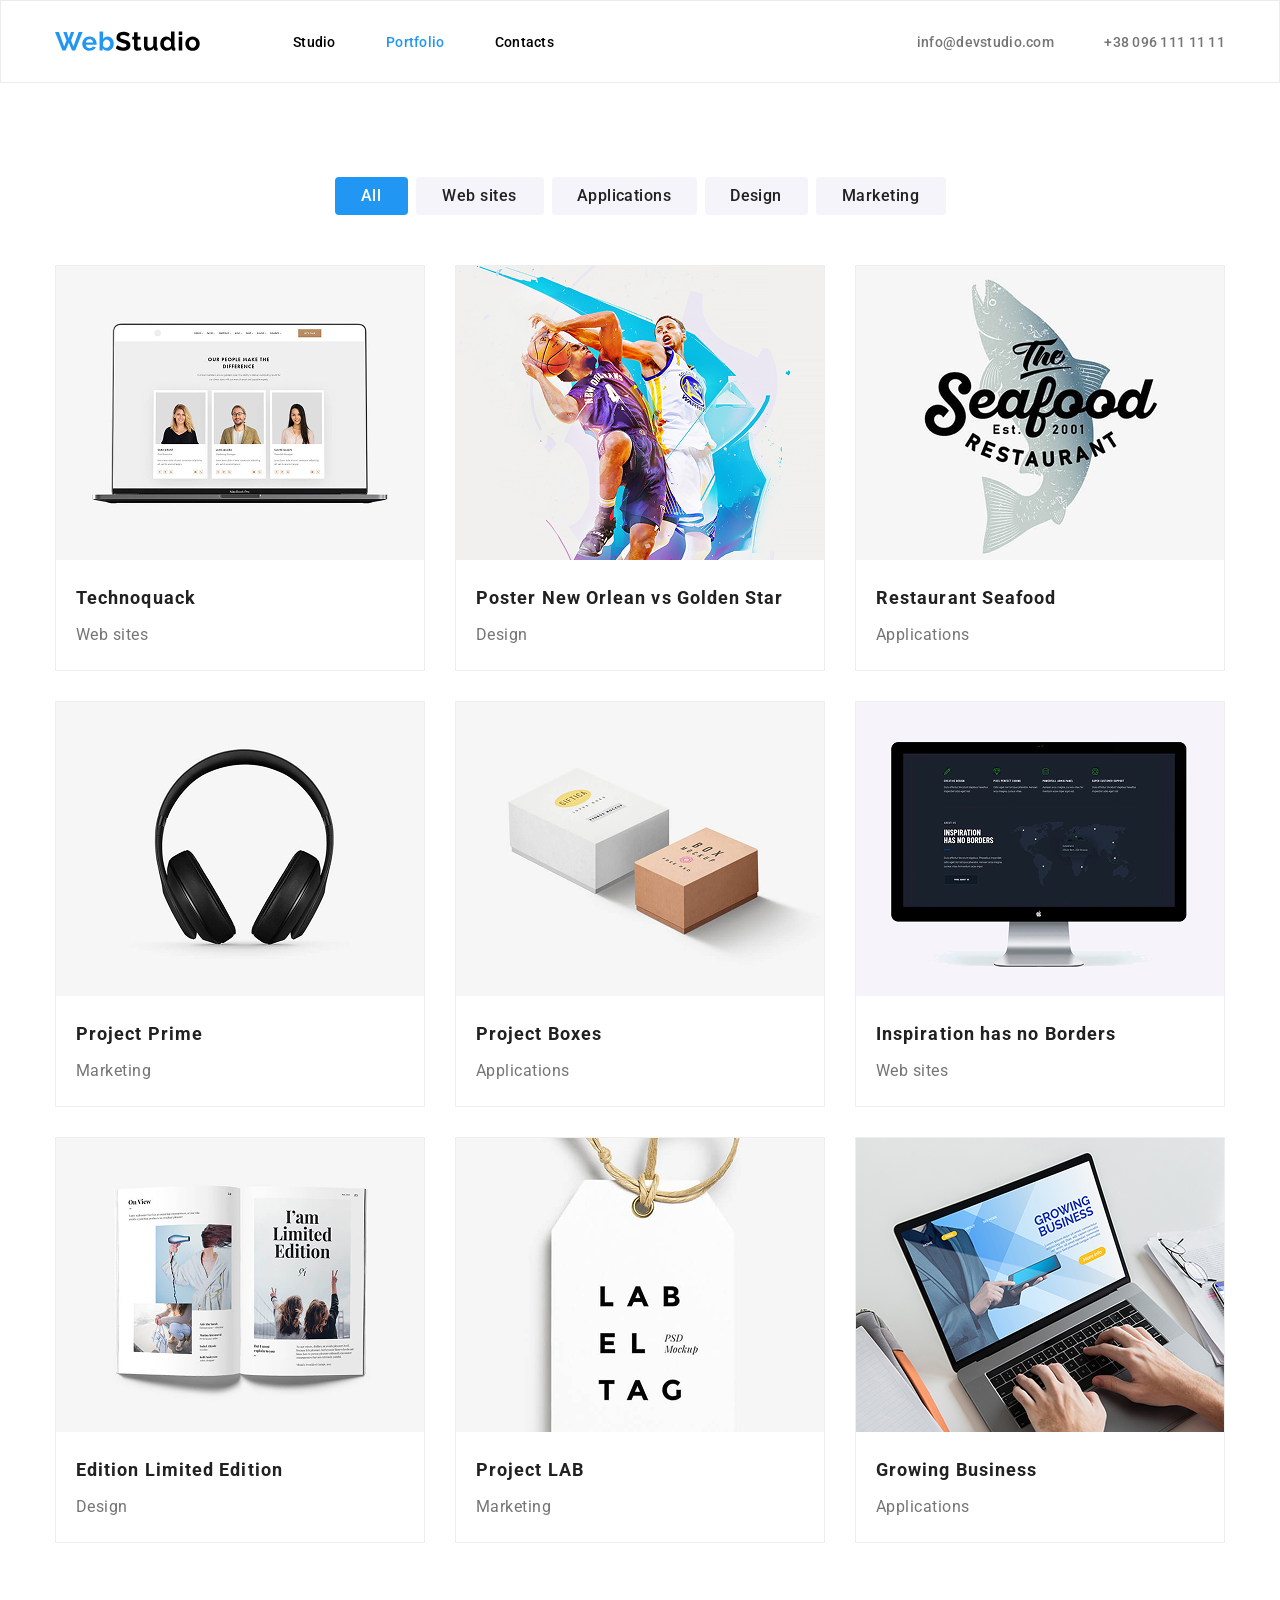
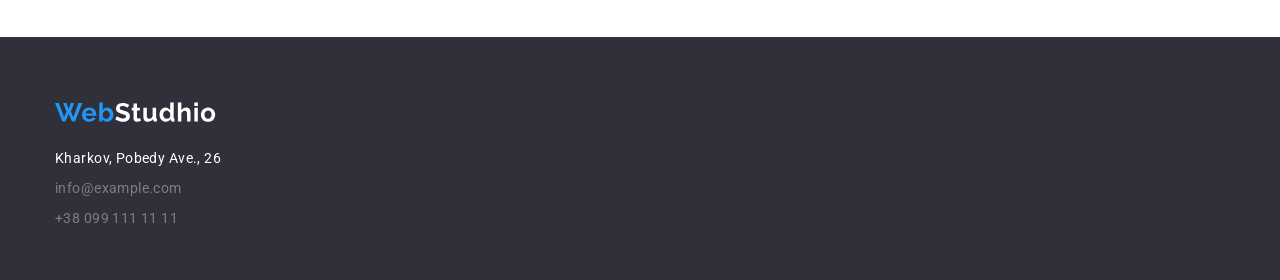
==== portfolio.html @ 461b2c74 "third commit" ====
<!DOCTYPE html>
<html lang="en">
<head>
    <meta charset="UTF-8">
    <meta name="viewport" content="width=device-width, initial-scale=1.0">
    <link rel="stylesheet" href="css/style.css">
    <title>Portfolio</title> 
</head>
<body>
    <header class="header">
    <div class="container">
        <div class="header-container">
            <a href="index.html" class="header-logo">
                <img src="img/WebStudio.svg" alt="WebStudio" width="145" height="31">
            </a>
            <nav class="header-nav">
                <a href="index.html" class="header-link">Studio</a>
                <a href="portfolio.html" class="header-link active">Portfolio</a>
                <a href="#" class="header-link child3">Contacts</a>
            </nav>
            <nav class="header-contact">
                <a href="mailto:info@devstudio.com" class="contact child3">info@devstudio.com</a>
                <a href="tel:380961111111" class="contact">+38 096 111 11 11</a>
            </nav>
        </div>
    </div>
    </header>
    <main>
        <div class="projects">
            <div class="container">
                <nav class="nav">
                    <a href="portfolio.html" class="active">All</a>
                    <a href="portfolioWebsites.html">Web sites</a>
                    <a href="portfolioApplications.html">Applications</a>
                    <a href="portfolioDesign.html">Design</a>
                    <a href="portfolioMarketing.html">Marketing</a>
                </nav>
                <div class="cards">
                    <article class="portfolio-card"><img src="img/portfolio1.png" alt="Technoquack" width="370" height="294">
                        <div class="card-title"><h2>Technoquack</h2><p>Web sites</p></div></article>
                    <article class="portfolio-card"><img src="img/portfolio2.png" alt="Poster New Orlean vs Golden Star" width="370" height="294">
                        <div class="card-title"><h2>Poster New Orlean vs Golden Star</h2><p>Design</p></div></article>
                    <article class="portfolio-card"><img src="img/portfolio3.png" alt="Restaurant Seafood" width="370" height="294">
                        <div class="card-title"><h2>Restaurant Seafood</h2><p>Applications</p></div></article>
                    <article class="portfolio-card"><img src="img/portfolio4.png" alt="Project Prime" width="370" height="294">
                        <div class="card-title"><h2>Project Prime</h2><p>Marketing</p></div></article>
                    <article class="portfolio-card"><img src="img/portfolio5.png" alt="Project Boxes" width="370" height="294">
                        <div class="card-title"><h2>Project Boxes</h2><p>Applications</p></div></article>
                    <article class="portfolio-card"><img src="img/portfolio6.png" alt="Inspiration has no Borders" width="370" height="294">
                        <div class="card-title"><h2>Inspiration has no Borders</h2><p>Web sites</p></div></article>
                    <article class="portfolio-card"><img src="img/portfolio7.png" alt="Edition Limited Edition" width="370" height="294">
                        <div class="card-title"><h2>Edition Limited Edition</h2><p>Design</p></div></article>
                    <article class="portfolio-card"><img src="img/portfolio8.png" alt="Project LAB" width="370" height="294">
                        <div class="card-title"><h2>Project LAB</h2><p>Marketing</p></div></article>
                    <article class="portfolio-card"><img src="img/portfolio9.png" alt="Growing Business" width="370" height="294">
                        <div class="card-title"><h2>Growing Business</h2><p>Applications</p></div></article>
                </div>
            </div>
        </div>
    </main>
    <footer class="footer">
        <div class="container">
            <a href="index.html">
                <img class="footer-logo" src="img/WebStudhio.svg" alt="WebStudhio" width="161" height="31">
            </a>
            <ul class="footer-list">
            <li class="adress">Kharkov, Pobedy Ave., 26</li>
            <li><a class="footer-contact" href="mailto:info@example.com">info@example.com</a></li>
            <li><a class="footer-contact" href="tel:380991111111">+38 099 111 11 11</a></li>
            </ul>
        </div>
    </footer>
</body>
</html>
---- css/style.css ----
*{
        box-sizing: border-box;
        }
html, body, div, span, applet, object, iframe,
h1, h2, h3, h4, h5, h6, p, blockquote, pre,
a, abbr, acronym, address, big, cite, code,
del, dfn, em, img, ins, kbd, q, s, samp,
small, strike, strong, sub, sup, tt, var,
b, u, i, center,
dl, dt, dd, ol, ul, li,
fieldset, form, label, legend,
table, caption, tbody, tfoot, thead, tr, th, td,
article, aside, canvas, details, embed, 
figure, figcaption, footer, header, hgroup, 
menu, nav, output, ruby, section, summary,
time, mark, audio, video {
	margin: 0;
	padding: 0;
	border: 0;
	font-size: 100%;
	font: inherit;
	vertical-align: middle;
}
article, aside, details, figcaption, figure, 
footer, header, hgroup, menu, nav, section {
	display: block;
}
html, body{
    scroll-behavior: smooth;
}
body {
	line-height: 1;
}
ol, ul {
	list-style: none;
}
blockquote, q {
	quotes: none;
}
blockquote:before, blockquote:after,
q:before, q:after {
	content: '';
	content: none;
}
table {
	border-collapse: collapse;
	border-spacing: 0;
}
@font-face {
    font-family: 'Roboto';
    src: url('../fonts/Roboto-Black.woff2') format('woff2');
    font-weight: 900;
    font-style: normal;
    font-display: swap;
}

@font-face {
    font-family: 'Roboto';
    src: url('../fonts/Roboto-Bold.woff2') format('woff2');
    font-weight: 700;
    font-style: normal;
    font-display: swap;
}

@font-face {
    font-family: 'Roboto';
    src: url('../fonts/Roboto-Medium.woff2') format('woff2');
    font-weight: 500;
    font-style: normal;
    font-display: swap;
}

@font-face {
    font-family: 'Roboto';
    src: url('../fonts/Roboto-Regular.woff2') format('woff2');
    font-weight: 400;
    font-style: normal;
    font-display: swap;
}
:root{
    --background-color: #FFFFFF;
    --block-color: #2F303A;
    --text-color: #757575;
    --title-color: #212121;
    --person-color: #F5F4FA;
    --button-color: #2196F3;
}
    body{
        font-family: "Roboto", sans-serif;
        background-color: var(--background-color);
        line-height: 100%;
    }
    a{
        color: inherit;
        text-decoration: none;
    }
    .container{
        width: 1200px;
        margin:0 auto;
        padding: 0 15px;
    }
    .title{
        font-size: 36px;
        font-weight: 700;
        letter-spacing: 0.03em;
        line-height: 42px;
    }
    /* Header section */
    .header{
        padding: 25px 0;
        border: #ECECEC solid 1px;
    }
    .header-container{
        display: flex;
        align-items: center;
        font-weight: 500;
        font-size: 14px;
        letter-spacing: 0.02em;
    }
    .header-logo{
        margin-right: 93px;
    }
    .header-nav{
        font-size: 0;
    }
    .header-link{
    display: inline-block;
    margin-right: 50px;
    font-size: 14px;
    }
    .header-link.active{
        color: var(--button-color);
    }
    .header-contact{
        margin-left: auto;
        font-size: 0;
    }
    .contact{
    margin-left: 50px;
    display: inline-block;
    font-size: 14px;
    color: var(--text-color);
    }
    .contact.active{
        color: var(--button-color);
    }
    .child3{
        margin: 0;
    }
        /* Footer section */
    .footer{
        background-color: var(--block-color);
        padding: 60px 0 51px;
        font-weight: 400;
        font-size: 14px;
        letter-spacing: 0.03em;
    }
    .footer-logo{
        display: inline-block;  
    }
    .adress{
        color: var(--background-color);
        line-height: 21px;
    }
    .footer-contact{
        color: #FFFFFF60;
        line-height: 21px;
    }
    .footer-list{
        margin-top: 20px;
    }
    ul li{
        margin-bottom: 9px;
    }
    ul li:last-child{
        margin: 0;
    }
        /* Hero section */
    .hero{
        background-color: var(--block-color);
    }
    .hero-container{
        min-height: 600px;
        display: flex;
        flex-direction: column;
        justify-content: center;
        align-items: center;
        }
    .main-title{
        color: var(--background-color);
        text-transform: uppercase;
        font-weight: 900;
        font-size: 44px;
        line-height: 60px;
        letter-spacing: 0.06em;
        max-width: 696px;
        text-align: center;
    }
    .button{
        background-color: var(--button-color);
        color: var(--background-color);
        border: none;
        width: 200px;
        height: 50px;
        font-weight: 700;
        font-size: 16px;
        border-radius: 4px;
        margin-top: 30px;
    }

    /* Advan section */
    .advan{
        padding: 94px 0;
    }
    .advan-container{
        display: flex;
        gap: 30px;
    }
    .description{
        flex: 1 1 25%;
    }
    .description>h2{
        font-weight: 700;
        text-transform: uppercase;
        font-size: 14px;
        letter-spacing: 0.03em;
        color: var(--title-color);
    }
    .description>p{
        font-weight: 400;
        color: var(--text-color);
        font-size: 14px;
        line-height: 24px;
        letter-spacing: 0.03em;
    }
    /* Activity section */
    .activity{
        text-align: center;
        padding-bottom: 94px;
    }
    .activity-container{
        display: flex;
        gap: 30px;
        margin: 50px 0 0;
    }
    /* Team section */
    .team{
        text-align: center;
        background-color: var(--person-color);
        min-height: 648px;
        display: flex;
        flex-direction: column;
        justify-content: center;
        align-items: center;
    }
    .team-container{
        display: flex;
        justify-content: center;
        gap: 30px;
        margin-top: 50px;
    }
    .person{
        background-color: var(--background-color);
        flex: 1 1 25%;
    }
    .person-title{
        padding: 30px;
    }
    .person-title>h3{
        margin: 0 0 10px;
        color: var(--title-color);
        font-weight: 500;
        font-size: 16px;
        line-height: 19px;
        letter-spacing: 0.03em;
    }
    .person-title>p{
        color: var(--text-color);
        font-weight: 400;
        font-size: 16px;
        line-height: 19px;
        letter-spacing: 0.03em;
    }
    .person>img{
        object-fit: cover;
        width: 100%;
        height: 260px;
    }
    /* Portfolio section */
    .projects {
        padding: 94px 0;
        min-height: 1360px;
}
.nav {
    display: flex;
    gap: 8px;
    justify-content: center;
    padding-bottom: 50px;
    font-size: 0;
}
.nav>a{
    display: inline-block;
    text-decoration: none;
    cursor: pointer;
    text-align: center;
    padding: 6px 0;
    border: none;
    border-radius: 4px;
    height: 38px;
    font-family: "Roboto", sans-serif;
    font-weight: 500;
    font-size: 16px;
    line-height: 26px;
    letter-spacing: 0.03em;
    background-color: var(--person-color);
    color: var(--title-color);
}
.nav>a:hover{
    background-color: var(--button-color);
    color: var(--background-color);
}
.nav>a:nth-child(1){
    width: 73px;
}
.nav>a:nth-child(1).active{
    background-color: var(--button-color);
    color: var(--background-color);
}
.nav>a:nth-child(2){
width: 128px;
}
.nav>a:nth-child(2).active{
    background-color: var(--button-color);
    color: var(--background-color);
}
.nav>a:nth-child(3){
width: 145px;
}
.nav>a:nth-child(3).active{
    background-color: var(--button-color);
    color: var(--background-color);
}
.nav>a:nth-child(4){
width: 103px;
}
.nav>a:nth-child(4).active{
    background-color: var(--button-color);
    color: var(--background-color);
}
.nav>a:nth-child(5){
width: 130px;
}
.nav>a:nth-child(5).active{
    background-color: var(--button-color);
    color: var(--background-color);
}
/* Portfolio-cards section */
.cards {
display: flex;
flex-wrap: wrap;
gap: 30px;
}
.portfolio-card {
flex: 1 1 370px;
border: #EEEEEE 1px solid;
}
.portfolio-card>img{
    object-fit: cover;
    width: 100%;
    height: 294px;
}
.card-title {
padding: 20px;
}
.card-title>h2{
color: var(--title-color);
font-size: 18px;
line-height: 36px;
font-weight: 700;
letter-spacing: 0.06em;
}
.card-title>p{
color: var(--text-color);
line-height: 30px;
font-weight: 400;
font-size: 16px;
letter-spacing: 0.03em;
margin-top: 4px;
}
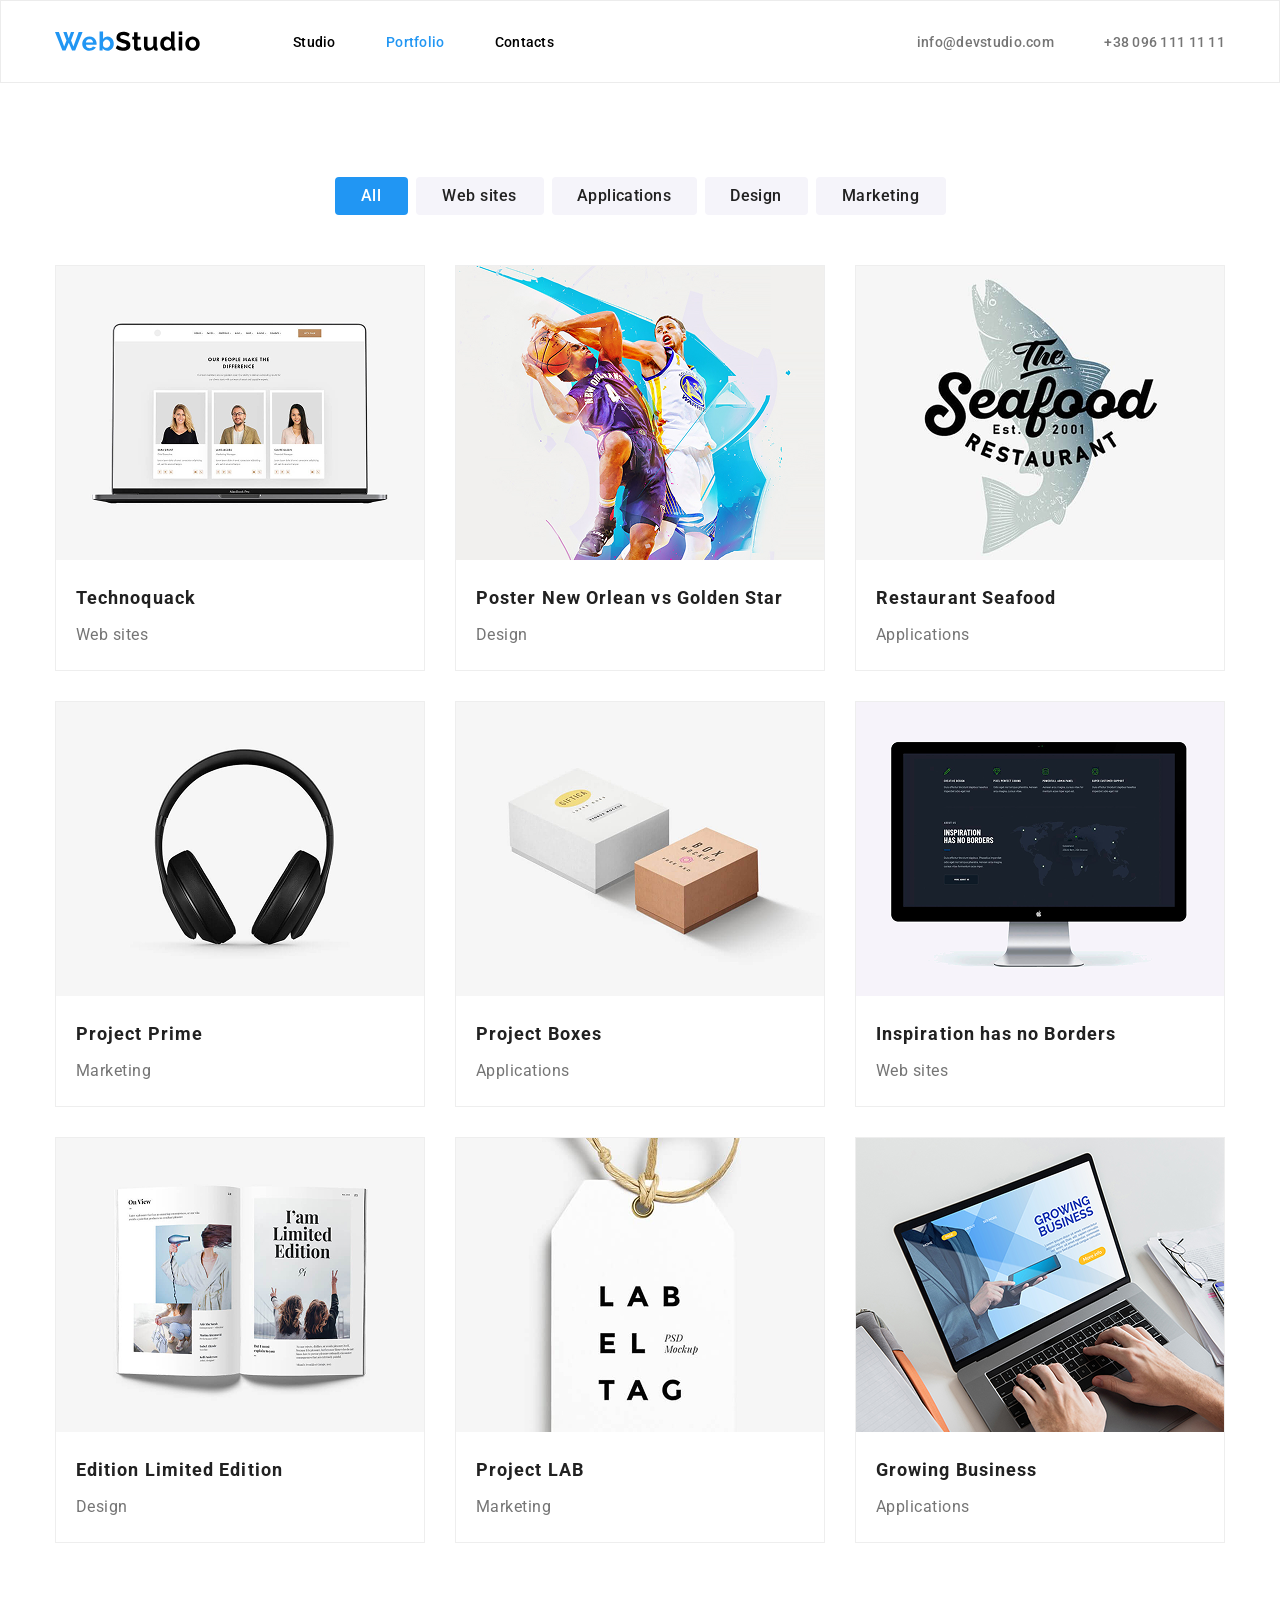
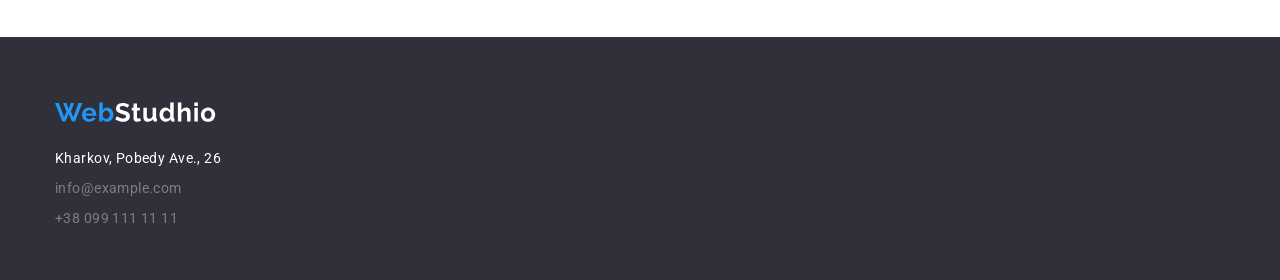
==== commit 51606cab: "4th commit" ====
--- a/portfolio.html
+++ b/portfolio.html
@@ -36,24 +36,24 @@
                     <a href="portfolioMarketing.html">Marketing</a>
                 </nav>
                 <div class="cards">
-                    <article class="portfolio-card"><img src="img/portfolio1.png" alt="Technoquack" width="370" height="294">
-                        <div class="card-title"><h2>Technoquack</h2><p>Web sites</p></div></article>
-                    <article class="portfolio-card"><img src="img/portfolio2.png" alt="Poster New Orlean vs Golden Star" width="370" height="294">
-                        <div class="card-title"><h2>Poster New Orlean vs Golden Star</h2><p>Design</p></div></article>
-                    <article class="portfolio-card"><img src="img/portfolio3.png" alt="Restaurant Seafood" width="370" height="294">
-                        <div class="card-title"><h2>Restaurant Seafood</h2><p>Applications</p></div></article>
-                    <article class="portfolio-card"><img src="img/portfolio4.png" alt="Project Prime" width="370" height="294">
-                        <div class="card-title"><h2>Project Prime</h2><p>Marketing</p></div></article>
-                    <article class="portfolio-card"><img src="img/portfolio5.png" alt="Project Boxes" width="370" height="294">
-                        <div class="card-title"><h2>Project Boxes</h2><p>Applications</p></div></article>
-                    <article class="portfolio-card"><img src="img/portfolio6.png" alt="Inspiration has no Borders" width="370" height="294">
-                        <div class="card-title"><h2>Inspiration has no Borders</h2><p>Web sites</p></div></article>
-                    <article class="portfolio-card"><img src="img/portfolio7.png" alt="Edition Limited Edition" width="370" height="294">
-                        <div class="card-title"><h2>Edition Limited Edition</h2><p>Design</p></div></article>
-                    <article class="portfolio-card"><img src="img/portfolio8.png" alt="Project LAB" width="370" height="294">
-                        <div class="card-title"><h2>Project LAB</h2><p>Marketing</p></div></article>
-                    <article class="portfolio-card"><img src="img/portfolio9.png" alt="Growing Business" width="370" height="294">
-                        <div class="card-title"><h2>Growing Business</h2><p>Applications</p></div></article>
+                    <article class="portfolio-card"><div><img src="img/portfolio1.png" alt="Technoquack" width="370" height="294">
+                        <div class="card-title"><h2>Technoquack</h2><p>Web sites</p></div></div></article>
+                    <article class="portfolio-card"><div><img src="img/portfolio2.png" alt="Poster New Orlean vs Golden Star" width="370" height="294">
+                        <div class="card-title"><h2>Poster New Orlean vs Golden Star</h2><p>Design</p></div></div></article>
+                    <article class="portfolio-card"><div><img src="img/portfolio3.png" alt="Restaurant Seafood" width="370" height="294">
+                        <div class="card-title"><h2>Restaurant Seafood</h2><p>Applications</p></div></div></article>
+                    <article class="portfolio-card"><div><img src="img/portfolio4.png" alt="Project Prime" width="370" height="294">
+                        <div class="card-title"><h2>Project Prime</h2><p>Marketing</p></div></div></article>
+                    <article class="portfolio-card"><div><img src="img/portfolio5.png" alt="Project Boxes" width="370" height="294">
+                        <div class="card-title"><h2>Project Boxes</h2><p>Applications</p></div></div></article>
+                    <article class="portfolio-card"><div><img src="img/portfolio6.png" alt="Inspiration has no Borders" width="370" height="294">
+                        <div class="card-title"><h2>Inspiration has no Borders</h2><p>Web sites</p></div></div></article>
+                    <article class="portfolio-card"><div><img src="img/portfolio7.png" alt="Edition Limited Edition" width="370" height="294">
+                        <div class="card-title"><h2>Edition Limited Edition</h2><p>Design</p></div></div></article>
+                    <article class="portfolio-card"><div><img src="img/portfolio8.png" alt="Project LAB" width="370" height="294">
+                        <div class="card-title"><h2>Project LAB</h2><p>Marketing</p></div></div></article>
+                    <article class="portfolio-card"><div><img src="img/portfolio9.png" alt="Growing Business" width="370" height="294">
+                        <div class="card-title"><h2>Growing Business</h2><p>Applications</p></div></div></article>
                 </div>
             </div>
         </div>
--- a/css/style.css
+++ b/css/style.css
@@ -359,13 +359,17 @@
 .cards {
 display: flex;
 flex-wrap: wrap;
-gap: 30px;
+row-gap: 30px;
+margin: 0 -15px;
 }
 .portfolio-card {
-flex: 1 1 370px;
+flex: 0 0 33.3333%;
+padding: 0 15px;
+}
+.portfolio-card > div {
 border: #EEEEEE 1px solid;
 }
-.portfolio-card>img{
+.portfolio-card>div>img{
     object-fit: cover;
     width: 100%;
     height: 294px;
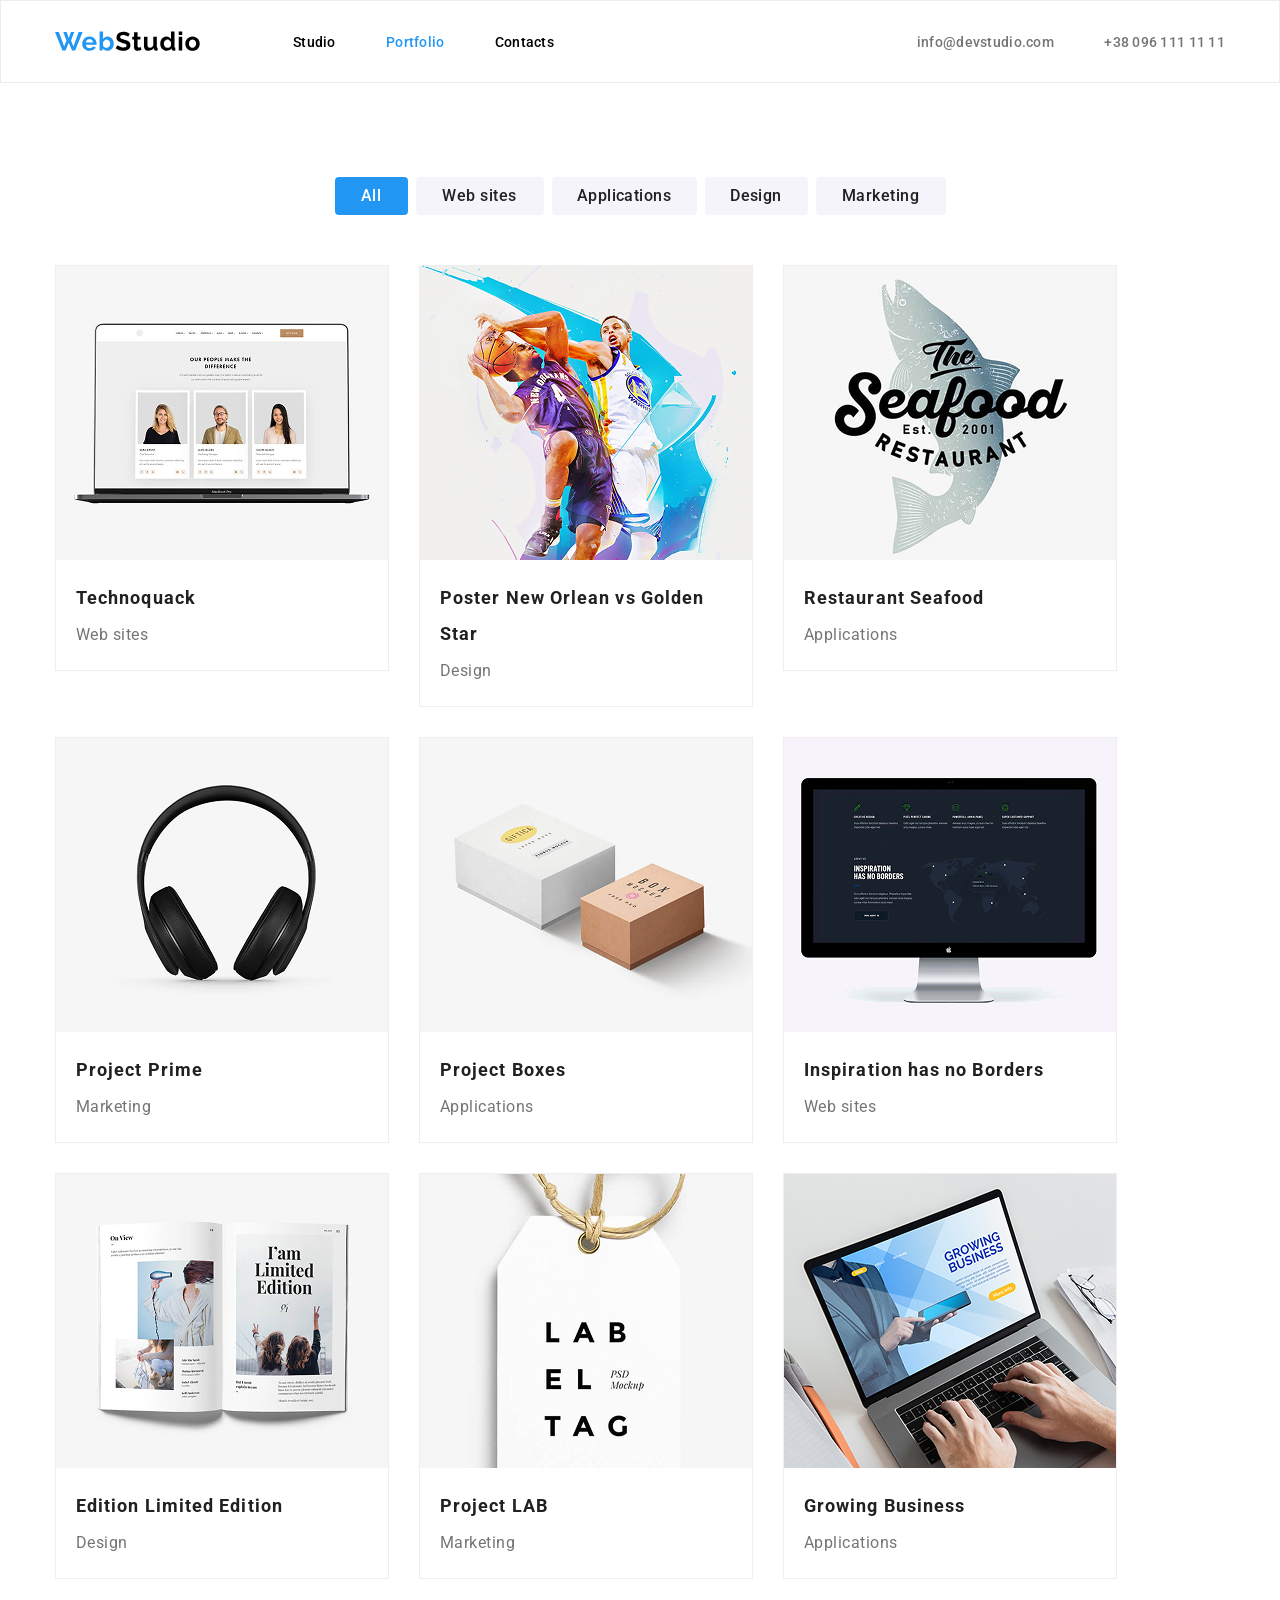
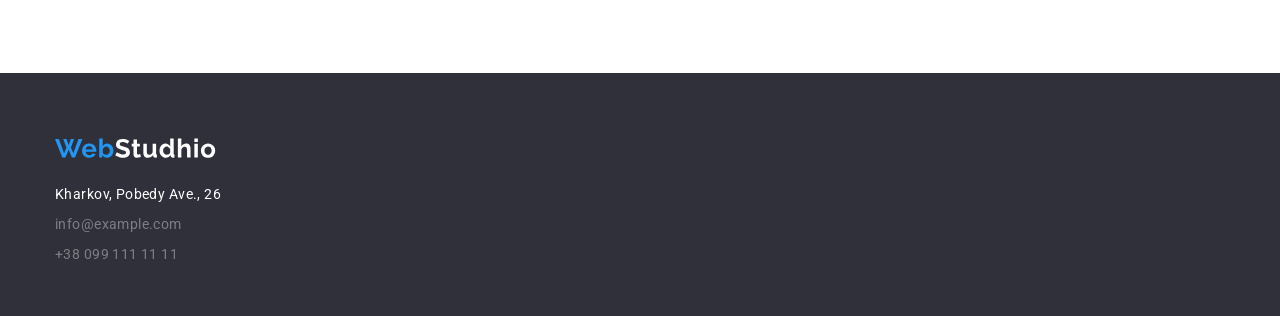
==== commit 76e0722c: "5th commit" ====
--- a/portfolio.html
+++ b/portfolio.html
@@ -36,23 +36,23 @@
                     <a href="portfolioMarketing.html">Marketing</a>
                 </nav>
                 <div class="cards">
-                    <article class="portfolio-card"><div><img src="img/portfolio1.png" alt="Technoquack" width="370" height="294">
+                    <article class="portfolio-card"><div><div class="image-div"><div><div>Lorem, ipsum dolor sit amet consectetur adipisicing elit. Explicabo, quo?</div></div><img src="img/portfolio1.png" alt="Technoquack" width="370" height="294"></div>
                         <div class="card-title"><h2>Technoquack</h2><p>Web sites</p></div></div></article>
-                    <article class="portfolio-card"><div><img src="img/portfolio2.png" alt="Poster New Orlean vs Golden Star" width="370" height="294">
+                    <article class="portfolio-card"><div><div class="image-div"><div><div>Lorem, ipsum dolor sit amet consectetur adipisicing elit. Explicabo, quo?</div></div><img src="img/portfolio2.png" alt="Poster New Orlean vs Golden Star" width="370" height="294"></div>
                         <div class="card-title"><h2>Poster New Orlean vs Golden Star</h2><p>Design</p></div></div></article>
-                    <article class="portfolio-card"><div><img src="img/portfolio3.png" alt="Restaurant Seafood" width="370" height="294">
+                    <article class="portfolio-card"><div><div class="image-div"><div><div>Lorem, ipsum dolor sit amet consectetur adipisicing elit. Explicabo, quo?</div></div><img src="img/portfolio3.png" alt="Restaurant Seafood" width="370" height="294"></div>
                         <div class="card-title"><h2>Restaurant Seafood</h2><p>Applications</p></div></div></article>
-                    <article class="portfolio-card"><div><img src="img/portfolio4.png" alt="Project Prime" width="370" height="294">
+                    <article class="portfolio-card"><div><div class="image-div"><div><div>Lorem, ipsum dolor sit amet consectetur adipisicing elit. Explicabo, quo?</div></div><img src="img/portfolio4.png" alt="Project Prime" width="370" height="294"></div>
                         <div class="card-title"><h2>Project Prime</h2><p>Marketing</p></div></div></article>
-                    <article class="portfolio-card"><div><img src="img/portfolio5.png" alt="Project Boxes" width="370" height="294">
+                    <article class="portfolio-card"><div><div class="image-div"><div><div>Lorem, ipsum dolor sit amet consectetur adipisicing elit. Explicabo, quo?</div></div><img src="img/portfolio5.png" alt="Project Boxes" width="370" height="294"></div>
                         <div class="card-title"><h2>Project Boxes</h2><p>Applications</p></div></div></article>
-                    <article class="portfolio-card"><div><img src="img/portfolio6.png" alt="Inspiration has no Borders" width="370" height="294">
+                    <article class="portfolio-card"><div><div class="image-div"><div><div>Lorem, ipsum dolor sit amet consectetur adipisicing elit. Explicabo, quo?</div></div><img src="img/portfolio6.png" alt="Inspiration has no Borders" width="370" height="294"></div>
                         <div class="card-title"><h2>Inspiration has no Borders</h2><p>Web sites</p></div></div></article>
-                    <article class="portfolio-card"><div><img src="img/portfolio7.png" alt="Edition Limited Edition" width="370" height="294">
+                    <article class="portfolio-card"><div><div class="image-div"><div ><div>Lorem, ipsum dolor sit amet consectetur adipisicing elit. Explicabo, quo?</div></div><img src="img/portfolio7.png" alt="Edition Limited Edition" width="370" height="294"></div>
                         <div class="card-title"><h2>Edition Limited Edition</h2><p>Design</p></div></div></article>
-                    <article class="portfolio-card"><div><img src="img/portfolio8.png" alt="Project LAB" width="370" height="294">
+                    <article class="portfolio-card"><div><div class="image-div"><div><div>Lorem, ipsum dolor sit amet consectetur adipisicing elit. Explicabo, quo?</div></div><img src="img/portfolio8.png" alt="Project LAB" width="370" height="294"></div>
                         <div class="card-title"><h2>Project LAB</h2><p>Marketing</p></div></div></article>
-                    <article class="portfolio-card"><div><img src="img/portfolio9.png" alt="Growing Business" width="370" height="294">
+                    <article class="portfolio-card"><div><div class="image-div"><div><div>Lorem, ipsum dolor sit amet consectetur adipisicing elit. Explicabo, quo?</div></div><img src="img/portfolio9.png" alt="Growing Business" width="370" height="294"></div>
                         <div class="card-title"><h2>Growing Business</h2><p>Applications</p></div></div></article>
                 </div>
             </div>
--- a/css/style.css
+++ b/css/style.css
@@ -363,13 +363,13 @@
 margin: 0 -15px;
 }
 .portfolio-card {
-flex: 0 0 33.3333%;
+flex: 0 0 30.333%;
 padding: 0 15px;
 }
 .portfolio-card > div {
 border: #EEEEEE 1px solid;
 }
-.portfolio-card>div>img{
+.image-div>img{
     object-fit: cover;
     width: 100%;
     height: 294px;
@@ -391,4 +391,26 @@
 font-size: 16px;
 letter-spacing: 0.03em;
 margin-top: 4px;
+}
+/* Cards hover */
+.image-div{
+position: relative;
+}
+.image-div>div{
+position: absolute;
+inset: 0;
+font-size: 20px;
+line-height: 30px;
+color: var(--background-color);
+padding: 24px;
+background-color: rgb(33, 150, 243, .5);
+display: none;
+}
+.portfolio-card:hover>div>.image-div>div{
+    display: block;
+}
+.image-div>div>div{
+    position: absolute;
+    top:102px;
+    left:24px;
 }
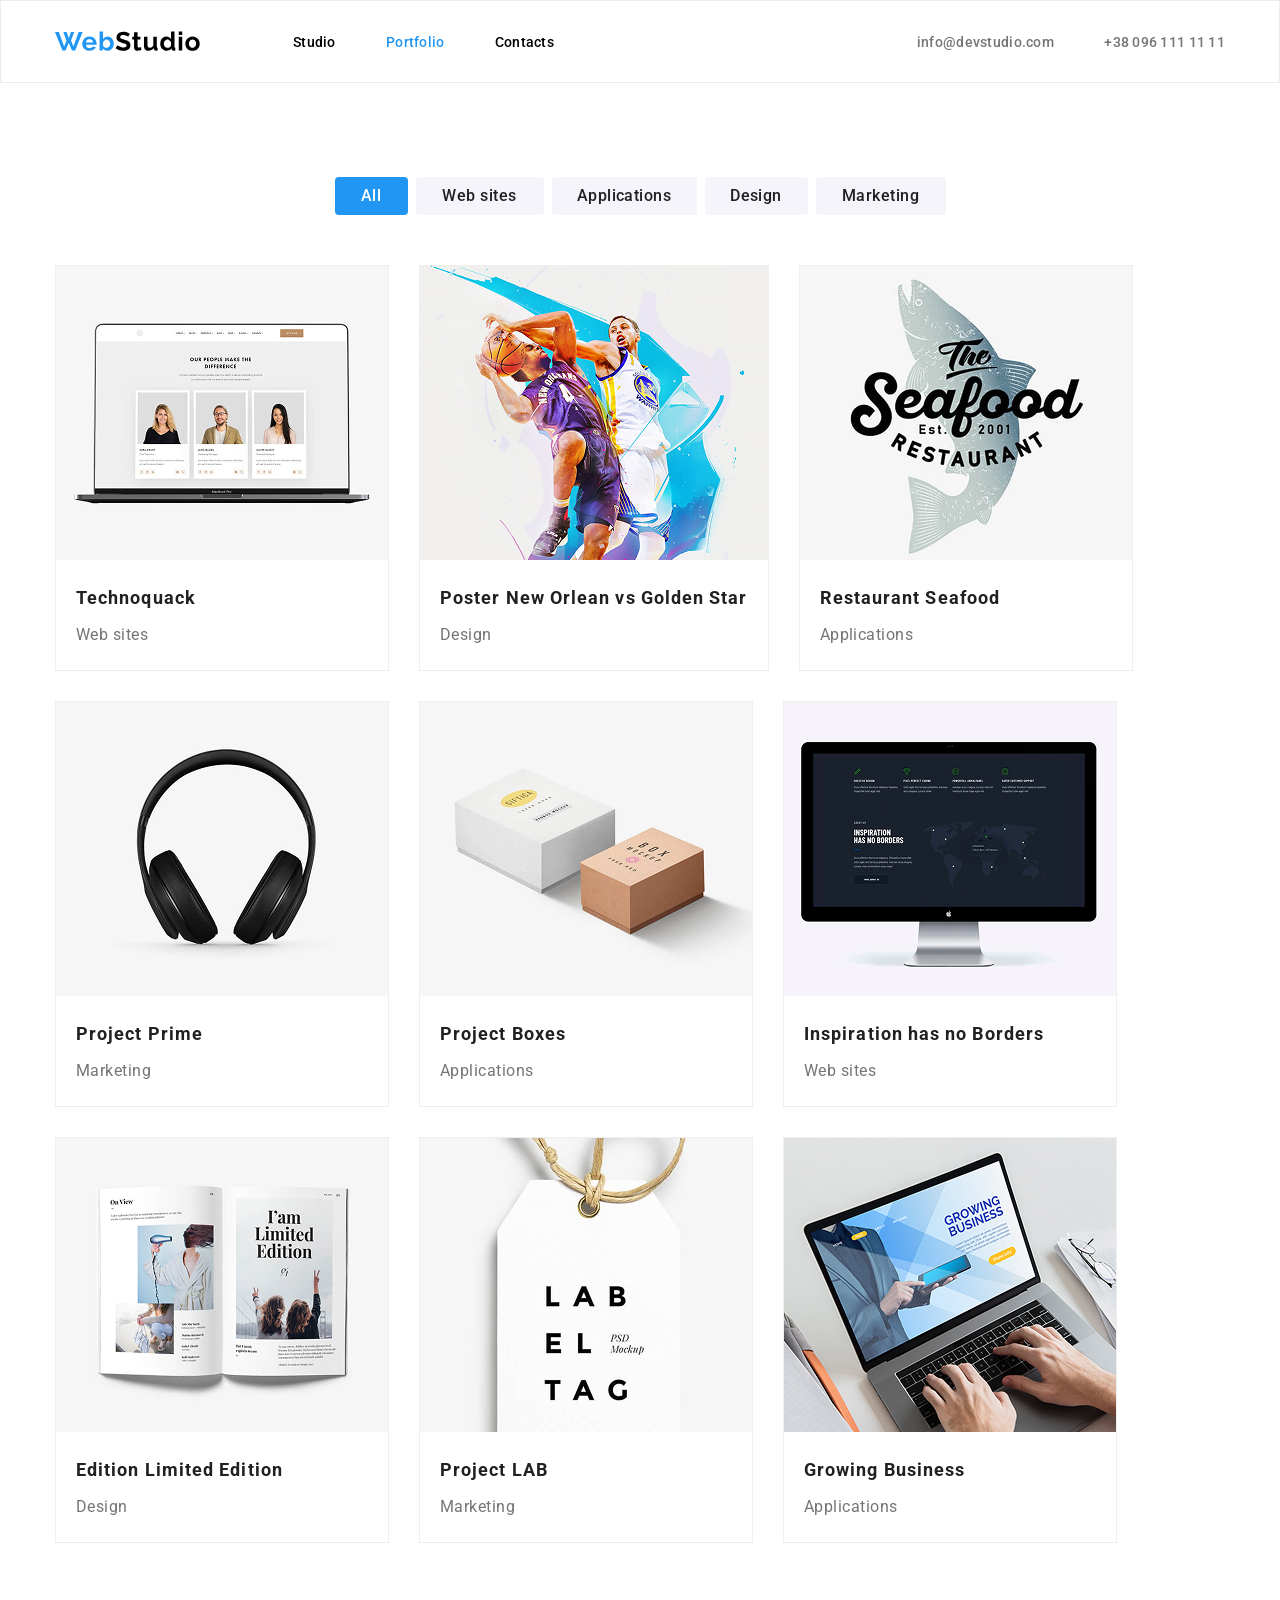
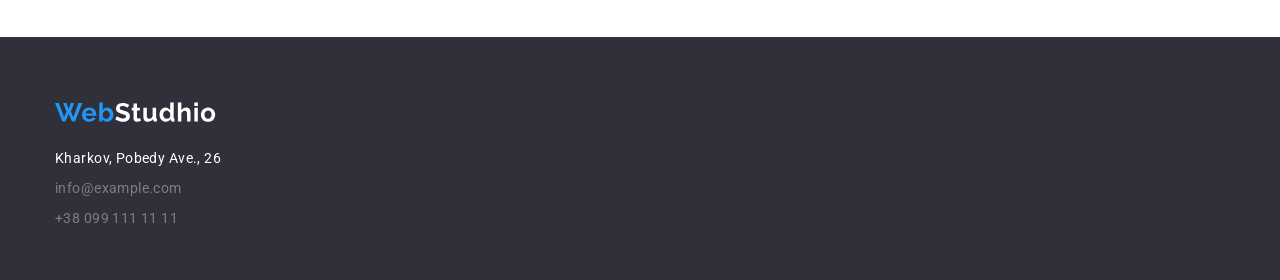
==== commit da57ee6e: "6th commit" ====
--- a/portfolio.html
+++ b/portfolio.html
@@ -39,7 +39,7 @@
                     <article class="portfolio-card"><div><div class="image-div"><div><div>Lorem, ipsum dolor sit amet consectetur adipisicing elit. Explicabo, quo?</div></div><img src="img/portfolio1.png" alt="Technoquack" width="370" height="294"></div>
                         <div class="card-title"><h2>Technoquack</h2><p>Web sites</p></div></div></article>
                     <article class="portfolio-card"><div><div class="image-div"><div><div>Lorem, ipsum dolor sit amet consectetur adipisicing elit. Explicabo, quo?</div></div><img src="img/portfolio2.png" alt="Poster New Orlean vs Golden Star" width="370" height="294"></div>
-                        <div class="card-title"><h2>Poster New Orlean vs Golden Star</h2><p>Design</p></div></div></article>
+                        <div class="card-title"><h2 class="nowrap">Poster New Orlean vs Golden Star</h2><p>Design</p></div></div></article>
                     <article class="portfolio-card"><div><div class="image-div"><div><div>Lorem, ipsum dolor sit amet consectetur adipisicing elit. Explicabo, quo?</div></div><img src="img/portfolio3.png" alt="Restaurant Seafood" width="370" height="294"></div>
                         <div class="card-title"><h2>Restaurant Seafood</h2><p>Applications</p></div></div></article>
                     <article class="portfolio-card"><div><div class="image-div"><div><div>Lorem, ipsum dolor sit amet consectetur adipisicing elit. Explicabo, quo?</div></div><img src="img/portfolio4.png" alt="Project Prime" width="370" height="294"></div>
--- a/css/style.css
+++ b/css/style.css
@@ -413,4 +413,7 @@
     position: absolute;
     top:102px;
     left:24px;
+}
+.nowrap{
+    text-wrap:nowrap;
 }
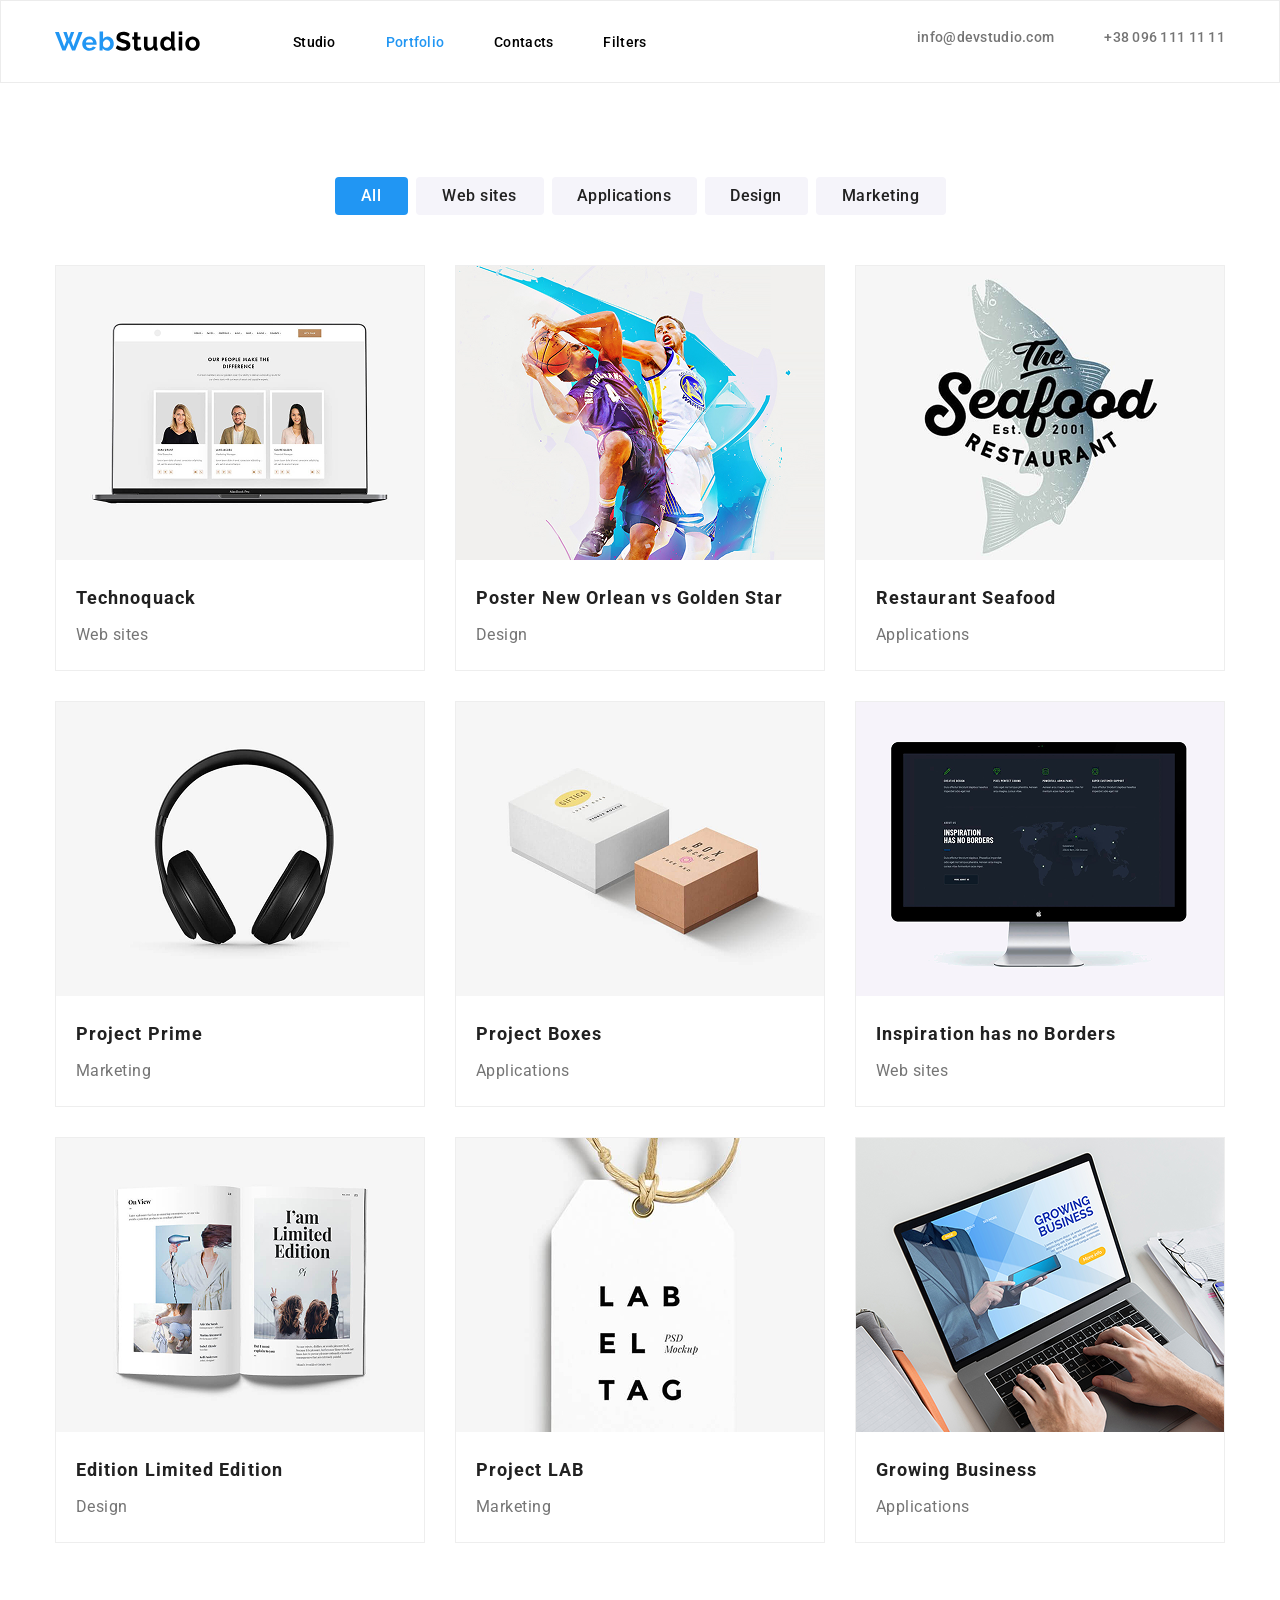
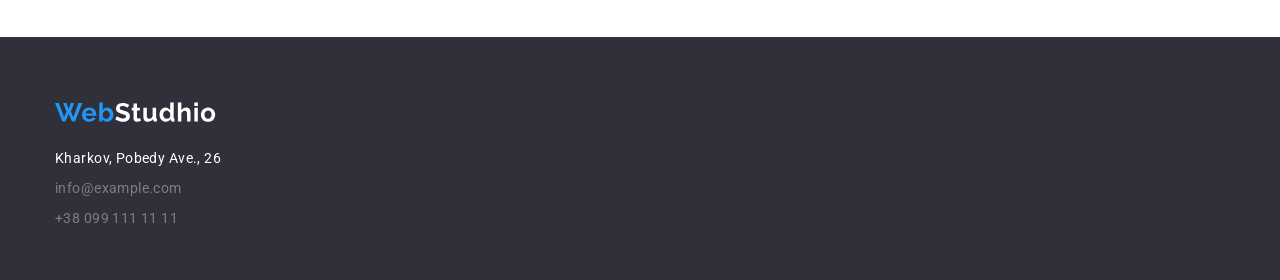
==== commit 866469c4: "7th commit" ====
--- a/portfolio.html
+++ b/portfolio.html
@@ -13,14 +13,32 @@
             <a href="index.html" class="header-logo">
                 <img src="img/WebStudio.svg" alt="WebStudio" width="145" height="31">
             </a>
-            <nav class="header-nav">
-                <a href="index.html" class="header-link">Studio</a>
-                <a href="portfolio.html" class="header-link active">Portfolio</a>
-                <a href="#" class="header-link child3">Contacts</a>
+            <nav>
+                <ul class="header-nav">
+                <li><a href="index.html" class="header-link">Studio</a></li>
+                <li><a href="portfolio.html" class="header-link active">Portfolio</a></li>
+                <li><a href="#" class="header-link">Contacts</a></li>
+                <li class="filters"><a href="#" class="header-link">Filters</a>
+                    <ul class="filters-list">
+                        <li class="filters-item"><a href="#">All</a></li>
+                        <li class="filters-item"><a href="#">Web sites</a></li>
+                        <li class="filters-item"><a href="#">Applications</a></li>
+                        <li class="filters-item"><a href="#">Design</a></li>
+                        <li class="filters-item"><a href="#">Marketing</a></li>
+                        <li class="filters-item contacts"><a href="#">Contacts</a>
+                            <ul class="contacts-list">
+                                <li class="contacts-item"><a href="mailto:info@devstudio.com" class="contact">info@devstudio.com</a><a href="tel:380961111111" class="contact">+38 096 111 11 11</a></li>
+                            </ul>
+                        </li>
+                    </ul>
+                </li>
+                </ul>
             </nav>
             <nav class="header-contact">
-                <a href="mailto:info@devstudio.com" class="contact child3">info@devstudio.com</a>
-                <a href="tel:380961111111" class="contact">+38 096 111 11 11</a>
+                <ul class="contact-flex">
+                <li><a href="mailto:info@devstudio.com" class="contact">info@devstudio.com</a></li>
+                <li><a href="tel:380961111111" class="contact">+38 096 111 11 11</a></li>
+                </ul>
             </nav>
         </div>
     </div>
--- a/css/style.css
+++ b/css/style.css
@@ -122,31 +122,68 @@
         margin-right: 93px;
     }
     .header-nav{
-        font-size: 0;
+        display: flex;
+        gap: 50px;
+    }
+    .header-nav>li{
+        position: relative;
+        margin: 0;
     }
     .header-link{
-    display: inline-block;
-    margin-right: 50px;
     font-size: 14px;
+    display: block;
+    }
+    .filters-list{
+        position: absolute;
+        top: 100%;
+        left:0;
+        display: none;
+    }
+    .filters-item{
+    background: var(--button-color);
+    margin: 0;
+    }
+    .filters-item>a{
+        display: block;
+        color: var(--background-color);
+        padding: 5px;
+    }
+    .filters:hover>.filters-list{
+        display: block;
+    }
+    .contacts-list{
+        position: absolute;
+        top: calc(100% - 26px);
+        right:100%;
+        display: none;
+    }
+    .contacts-item{
+        background: var(--button-color);
+    }
+    .contacts-item>a{
+        display: block;
+        color: var(--background-color);
+        padding: 5px;
+    }
+    .contacts:hover>.contacts-list{
+        display: block;
     }
     .header-link.active{
         color: var(--button-color);
     }
     .header-contact{
         margin-left: auto;
-        font-size: 0;
+    }
+    .contact-flex{
+        display: flex;
+        gap: 50px;
     }
     .contact{
-    margin-left: 50px;
-    display: inline-block;
     font-size: 14px;
     color: var(--text-color);
     }
     .contact.active{
         color: var(--button-color);
-    }
-    .child3{
-        margin: 0;
     }
         /* Footer section */
     .footer{
@@ -181,13 +218,22 @@
         background-color: var(--block-color);
     }
     .hero-container{
+        position: relative;
         min-height: 600px;
         display: flex;
         flex-direction: column;
         justify-content: center;
         align-items: center;
+        background: url('../img/background.jpg') no-repeat 50% / cover;
+        }
+        .hero-container::before{
+            content: '';
+            position: absolute;
+            inset: 0;
+            background: rgb(47, 48, 58, .4);
         }
     .main-title{
+        position: relative;
         color: var(--background-color);
         text-transform: uppercase;
         font-weight: 900;
@@ -198,6 +244,7 @@
         text-align: center;
     }
     .button{
+        position: relative;
         background-color: var(--button-color);
         color: var(--background-color);
         border: none;
@@ -219,15 +266,58 @@
     }
     .description{
         flex: 1 1 25%;
-    }
-    .description>h2{
+        position: relative;
+    }
+    .advan-text::before{
+        content: '';
+        background: #F5F4FA 50%;
+        width: 270px;
+        height: 120px;
+        border-radius: 4px;
+        position: absolute;
+        inset: 0;
+    }
+    .before1::before{
+        content: '';
+        background-image: url('../img/before1.svg');
+        background-repeat: no-repeat;
+        position: absolute;
+        inset: 0;
+    }
+    .before2::before{
+        content: '';
+        background-image: url('../img/before2.svg');
+        background-repeat: no-repeat;
+        position: absolute;
+        inset: 0;
+    }
+    .before3::before{
+        content: '';
+        background-image: url('../img/before3.svg');
+        background-repeat: no-repeat;
+        position: absolute;
+        inset: 0;
+    }
+    .before4::before{
+        content: '';
+        background-image: url('../img/before4.svg');
+        background-repeat: no-repeat;
+        position: absolute;
+        inset: 0;
+    }
+    .description>div>h2{
+        position: relative;
         font-weight: 700;
+        line-height: 16px;
         text-transform: uppercase;
         font-size: 14px;
         letter-spacing: 0.03em;
         color: var(--title-color);
-    }
-    .description>p{
+        margin-bottom: 10px;
+        padding-top: 150px;
+    }
+    .description>div>p{
+        position: relative;
         font-weight: 400;
         color: var(--text-color);
         font-size: 14px;
@@ -286,6 +376,19 @@
         object-fit: cover;
         width: 100%;
         height: 260px;
+    }
+    .act-img-container{
+        position: relative;
+    }
+    .act-img-description{
+        height: 24%;
+        width: 100%;
+        background-color: rgb(47, 48, 58, 0.8);
+        align-content: center;
+        color: var(--background-color);
+        position: absolute;
+        bottom: 0;
+        left: 0;
     }
     /* Portfolio section */
     .projects {
@@ -363,7 +466,7 @@
 margin: 0 -15px;
 }
 .portfolio-card {
-flex: 0 0 30.333%;
+flex: 0 0 33.333%;
 padding: 0 15px;
 }
 .portfolio-card > div {
@@ -408,11 +511,7 @@
 }
 .portfolio-card:hover>div>.image-div>div{
     display: block;
-}
-.image-div>div>div{
-    position: absolute;
-    top:102px;
-    left:24px;
+    align-content: center;
 }
 .nowrap{
     text-wrap:nowrap;
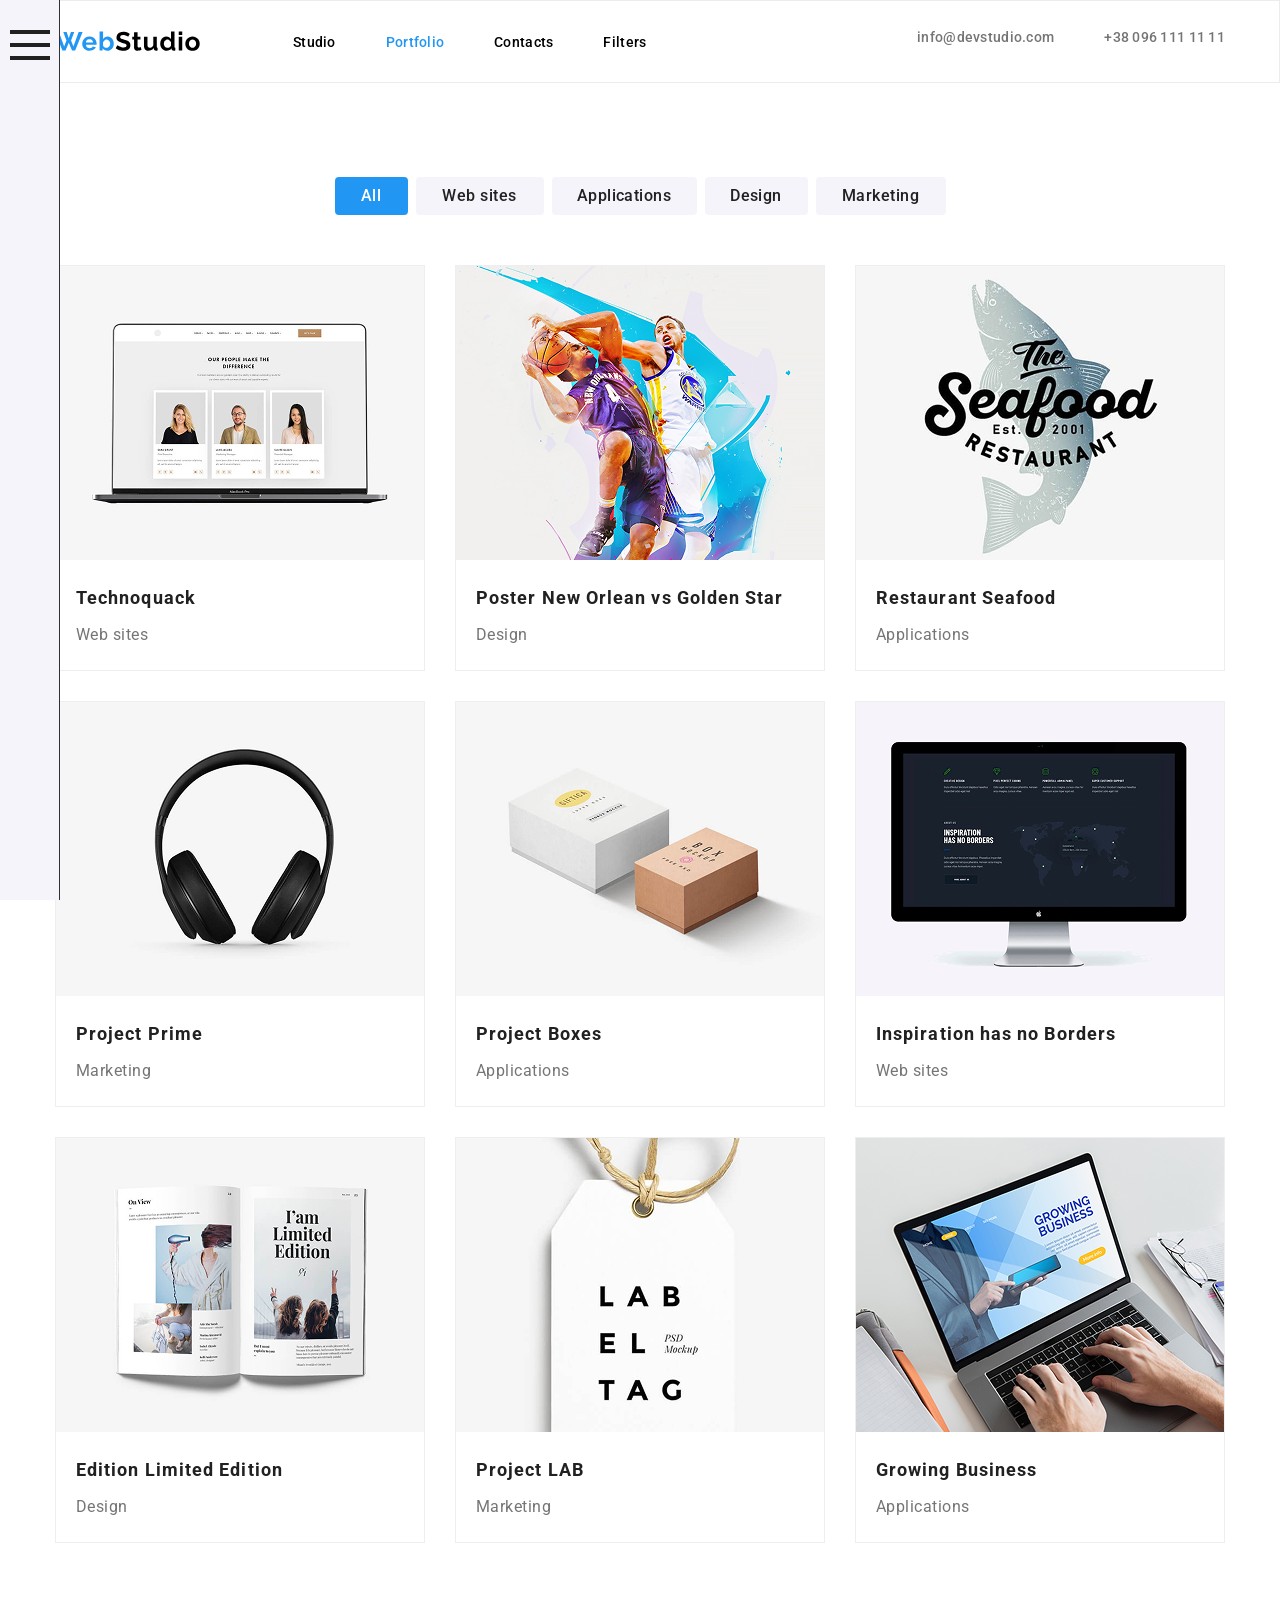
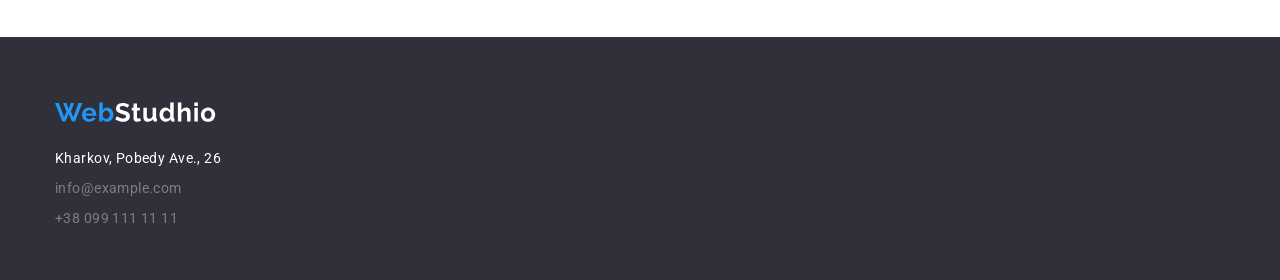
==== commit e944487e: "9th commit" ====
--- a/portfolio.html
+++ b/portfolio.html
@@ -7,6 +7,20 @@
     <title>Portfolio</title> 
 </head>
 <body>
+    <div class="side-menu">
+        <div class="burger"><span></span></div>
+        <h2 class="menu-title">Menu</h2>
+        <nav>
+            <ul class="menu-list">
+                <li><a href="#" class="menu-link">Lorem ipsum dolor</a></li>
+                <li><a href="#" class="menu-link">Lorem ipsum dolor</a></li>
+                <li><a href="#" class="menu-link">Lorem ipsum dolor</a></li>
+                <li><a href="#" class="menu-link">Lorem ipsum dolor</a></li>
+                <li><a href="#" class="menu-link">Lorem ipsum dolor</a></li>
+                <li><a href="#" class="menu-link">Lorem ipsum dolor</a></li>
+            </ul>
+        </nav>
+    </div>
     <header class="header">
     <div class="container">
         <div class="header-container">
@@ -45,7 +59,7 @@
     </header>
     <main>
         <div class="projects">
-            <div class="container">
+            <div class="container container1">
                 <nav class="nav">
                     <a href="portfolio.html" class="active">All</a>
                     <a href="portfolioWebsites.html">Web sites</a>
--- a/css/style.css
+++ b/css/style.css
@@ -1,5 +1,7 @@
 
-      *{
+      *,
+      *::before,
+      *::after{
         box-sizing: border-box;
         }
 html, body, div, span, applet, object, iframe,
@@ -99,6 +101,7 @@
         width: 1200px;
         margin:0 auto;
         padding: 0 15px;
+        transition: 1s linear;
     }
     .title{
         font-size: 36px;
@@ -137,7 +140,8 @@
         position: absolute;
         top: 100%;
         left:0;
-        display: none;
+        transform: scale(0) translateX(1000px);
+        transition: 2s linear;
     }
     .filters-item{
     background: var(--button-color);
@@ -149,13 +153,17 @@
         padding: 5px;
     }
     .filters:hover>.filters-list{
-        display: block;
+        transform: scale(1) translateX(0);
+    }
+    .contacts{
+        position: relative;
     }
     .contacts-list{
         position: absolute;
-        top: calc(100% - 26px);
+        top:0;
         right:100%;
-        display: none;
+        transform:scale(0);
+        transition: 2s linear;
     }
     .contacts-item{
         background: var(--button-color);
@@ -166,7 +174,7 @@
         padding: 5px;
     }
     .contacts:hover>.contacts-list{
-        display: block;
+        transform:scale(1);
     }
     .header-link.active{
         color: var(--button-color);
@@ -215,7 +223,8 @@
     }
         /* Hero section */
     .hero{
-        background-color: var(--block-color);
+        background: url('../img/background.jpg') no-repeat 50% / cover;
+        position: relative;
     }
     .hero-container{
         position: relative;
@@ -224,9 +233,9 @@
         flex-direction: column;
         justify-content: center;
         align-items: center;
-        background: url('../img/background.jpg') no-repeat 50% / cover;
+        
         }
-        .hero-container::before{
+        .hero::before{
             content: '';
             position: absolute;
             inset: 0;
@@ -355,7 +364,7 @@
         flex: 1 1 25%;
     }
     .person-title{
-        padding: 30px;
+        padding: 30px 30px 16px;
     }
     .person-title>h3{
         margin: 0 0 10px;
@@ -498,6 +507,7 @@
 /* Cards hover */
 .image-div{
 position: relative;
+overflow: hidden;
 }
 .image-div>div{
 position: absolute;
@@ -507,12 +517,186 @@
 color: var(--background-color);
 padding: 24px;
 background-color: rgb(33, 150, 243, .5);
-display: none;
+transform: translateY(100%);
+transition: 1s linear;
+align-content: center;
 }
 .portfolio-card:hover>div>.image-div>div{
-    display: block;
-    align-content: center;
+    transform: translateY(0);
 }
 .nowrap{
     text-wrap:nowrap;
+}
+ /* Index-icons section */
+.svg-style{
+    width: 20px;
+    height: 20px;
+    color: #AFB1B8;
+}
+.svg-icon{
+    display: flex;
+    gap: 10px;
+    justify-content: center;
+    padding-bottom: 30px;
+}
+.svg-icon>li{
+    width: 44px;
+    height: 44px;
+    margin: 0;
+    align-content: center;
+}
+.svg-a:hover{
+    background-color: var(--button-color);
+    border-radius: 50%;
+    color: var(--background-color);
+}
+.svg-a:hover>.svg-style{
+    color: var(--background-color);
+    transition:1s 1s linear;
+}
+.svg-a{
+    display: block;
+    width: 100%;
+    height: 100%;
+    align-content: center;
+    text-align: center;
+    transition: 2s;
+}
+.footer-flex{
+        display: flex;
+        gap: 130px;
+    }
+    .join{
+        display: flex;
+        flex-direction: column;
+        gap: 20px;
+        padding-top: 12px;
+    }
+    .join>h3{
+        color: var(--background-color);
+        text-transform: uppercase;
+        font-weight: 700;
+        font-size: 14px;
+        line-height: 16px;
+        letter-spacing: 0.03em;
+    }
+    .svg-hiden{
+        position: absolute;
+        z-index: -1;
+        width: 0;
+        height: 0;
+        opacity: 0;
+    }
+    /* Regular customers */
+.customers-list {
+display: flex;
+gap: 30px;
+padding-bottom: 94px;
+}
+.customers-item {
+height: 92px;
+display: flex;
+flex: 1 1 16%;
+justify-content: center;
+align-items: center;
+}
+.csvg {
+        color: #AFB1B8;
+        width: 106px;
+        height: 60px;
+        transition: 1s;
+}
+.customers-item>a{
+    width: 100%;
+    height: 100%;
+    align-content: center;
+    text-align: center;
+    border: #AFB1B8 1px solid;
+    border-radius: 4px;
+    transition: 1s;
+}
+.customers-item>a:hover>.csvg{
+    color: var(--button-color);
+}
+.customers-item>a:hover{
+    border-color: var(--button-color);
+}
+.list-container>h3{
+    text-align: center;
+    font-weight: 700;
+    font-size: 36px;
+    letter-spacing: 0.03em;
+    line-height: 42px;
+    color: var(--title-color);
+    padding: 94px 0 50px;
+}
+.svg-a> .footer-svg{
+    color: var(--background-color);
+}
+ /* Side-menu */
+    .side-menu{
+    position: fixed;
+    top:0;
+    left:0;
+    width: 60px;
+    height: 100vh;
+    border-right: #2F303A 1px solid;
+    background-color: var(--person-color);
+    z-index: 10;
+    transition: 1s linear;
+    }
+    .burger{
+        width: 40px;
+        height: 30px;
+        position: relative;
+        top:30px;
+        left:10px;
+        cursor: pointer;
+    }
+    .burger::before, .burger::after, .burger span{
+        content: "";
+        position: absolute;
+        top: 0;
+        left: 0;
+        right: 0;
+        height: 4px;
+        background: var(--title-color);
+    }
+    .burger span{
+        top:50%;
+        transform: translateY(-50%);
+    }
+    .burger::after{
+        top: auto;
+        bottom: 0;
+    }
+    .side-menu:hover{
+        width: 200px;
+    }
+    body:has(.side-menu:hover) .container{
+        transform: translateX(100px);
+    }
+    body:has(.side-menu:hover) .menu-title{
+        transform: scale(1);
+    }
+    body:has(.side-menu:hover) .menu-list{
+        transform: translateX(0);
+    }
+    .menu-title {
+    padding: 0px 60px 30px;
+    text-align: center;
+    font-weight: 700;
+    font-size: 26px;
+    line-height: 30px;
+    letter-spacing: 0.03em;
+    text-transform: uppercase;
+    color: var(--title-color);
+    transform: scale(0);
+    transition: 1s linear;
+}
+.menu-list {
+    padding: 20px;
+    transform: translateX(-200px);
+    transition: 1s linear;
+    text-wrap: nowrap;
 }
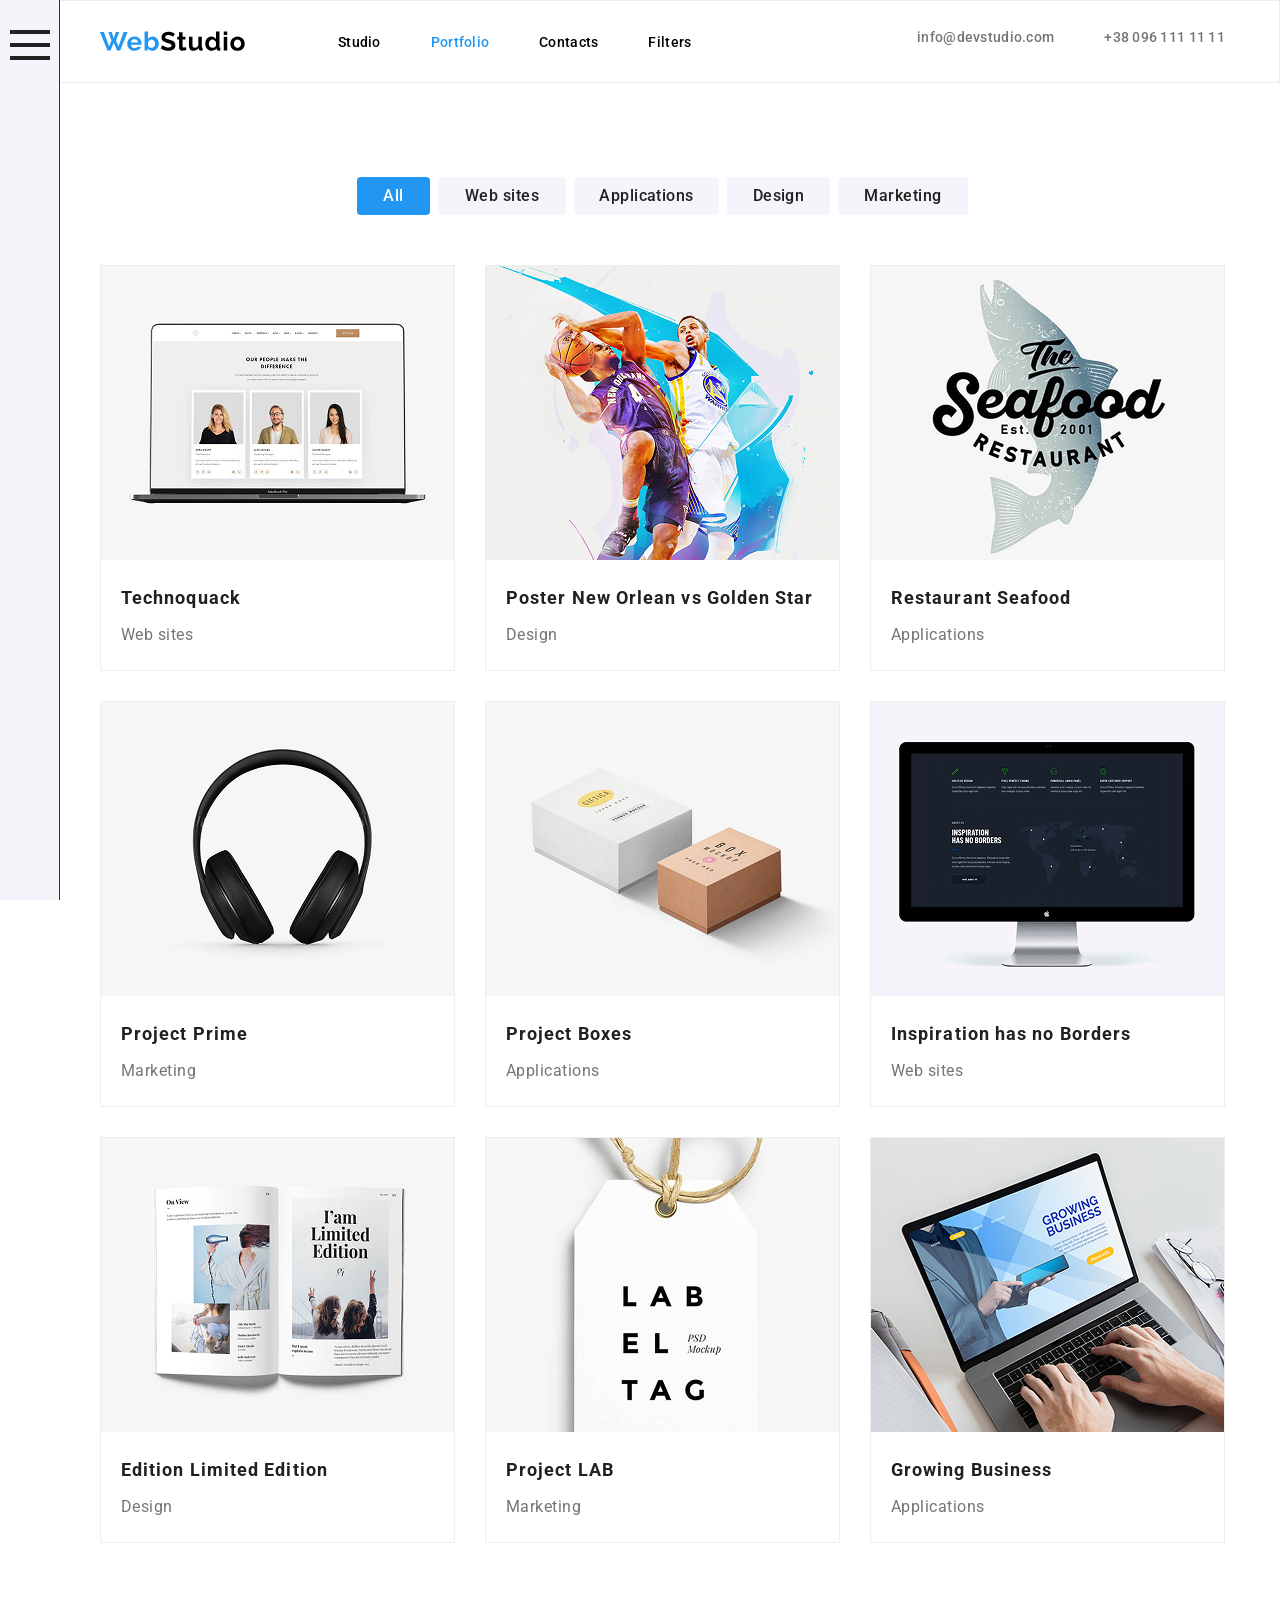
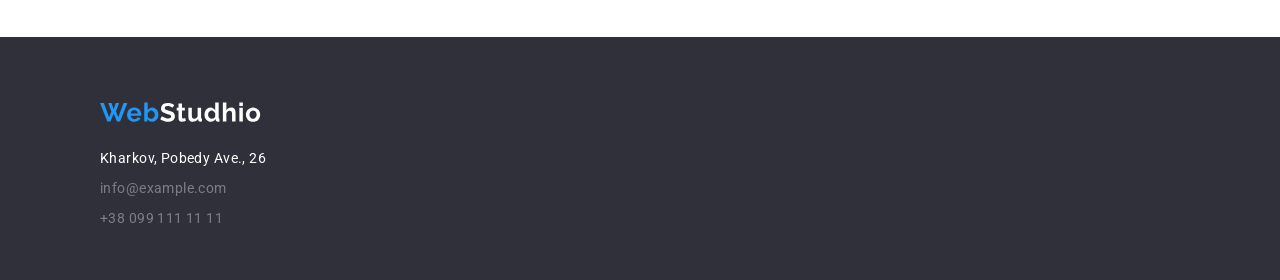
==== commit 686a5898: "10th commit" ====
--- a/portfolio.html
+++ b/portfolio.html
@@ -22,7 +22,7 @@
         </nav>
     </div>
     <header class="header">
-    <div class="container">
+    <div class="container1">
         <div class="header-container">
             <a href="index.html" class="header-logo">
                 <img src="img/WebStudio.svg" alt="WebStudio" width="145" height="31">
@@ -59,7 +59,7 @@
     </header>
     <main>
         <div class="projects">
-            <div class="container container1">
+            <div class="container1">
                 <nav class="nav">
                     <a href="portfolio.html" class="active">All</a>
                     <a href="portfolioWebsites.html">Web sites</a>
@@ -91,7 +91,7 @@
         </div>
     </main>
     <footer class="footer">
-        <div class="container">
+        <div class="container1">
             <a href="index.html">
                 <img class="footer-logo" src="img/WebStudhio.svg" alt="WebStudhio" width="161" height="31">
             </a>
--- a/css/style.css
+++ b/css/style.css
@@ -101,7 +101,6 @@
         width: 1200px;
         margin:0 auto;
         padding: 0 15px;
-        transition: 1s linear;
     }
     .title{
         font-size: 36px;
@@ -475,7 +474,7 @@
 margin: 0 -15px;
 }
 .portfolio-card {
-flex: 0 0 33.333%;
+flex: 1 1 30%;
 padding: 0 15px;
 }
 .portfolio-card > div {
@@ -526,6 +525,7 @@
 }
 .nowrap{
     text-wrap:nowrap;
+    transition: 1s linear;
 }
  /* Index-icons section */
 .svg-style{
@@ -673,14 +673,20 @@
     .side-menu:hover{
         width: 200px;
     }
-    body:has(.side-menu:hover) .container{
-        transform: translateX(100px);
+    body:has(.side-menu:hover) .container1{
+        padding: 0 15px 0 200px;
     }
     body:has(.side-menu:hover) .menu-title{
         transform: scale(1);
     }
     body:has(.side-menu:hover) .menu-list{
         transform: translateX(0);
+    }
+    body:has(.side-menu:hover) .nowrap{
+    font-size: 16px;
+    line-height: 36px;
+    font-weight: 700;
+    letter-spacing: 0.03em;
     }
     .menu-title {
     padding: 0px 60px 30px;
@@ -699,4 +705,14 @@
     transform: translateX(-200px);
     transition: 1s linear;
     text-wrap: nowrap;
+}
+.container1{
+    width: 1200px;
+    margin:0 auto;
+    padding: 0 15px 0 60px;
+    transition: 1s linear;
+}
+.portfolio-card1{
+    flex:0 0 30%;
+    padding: 0 15px;
 }
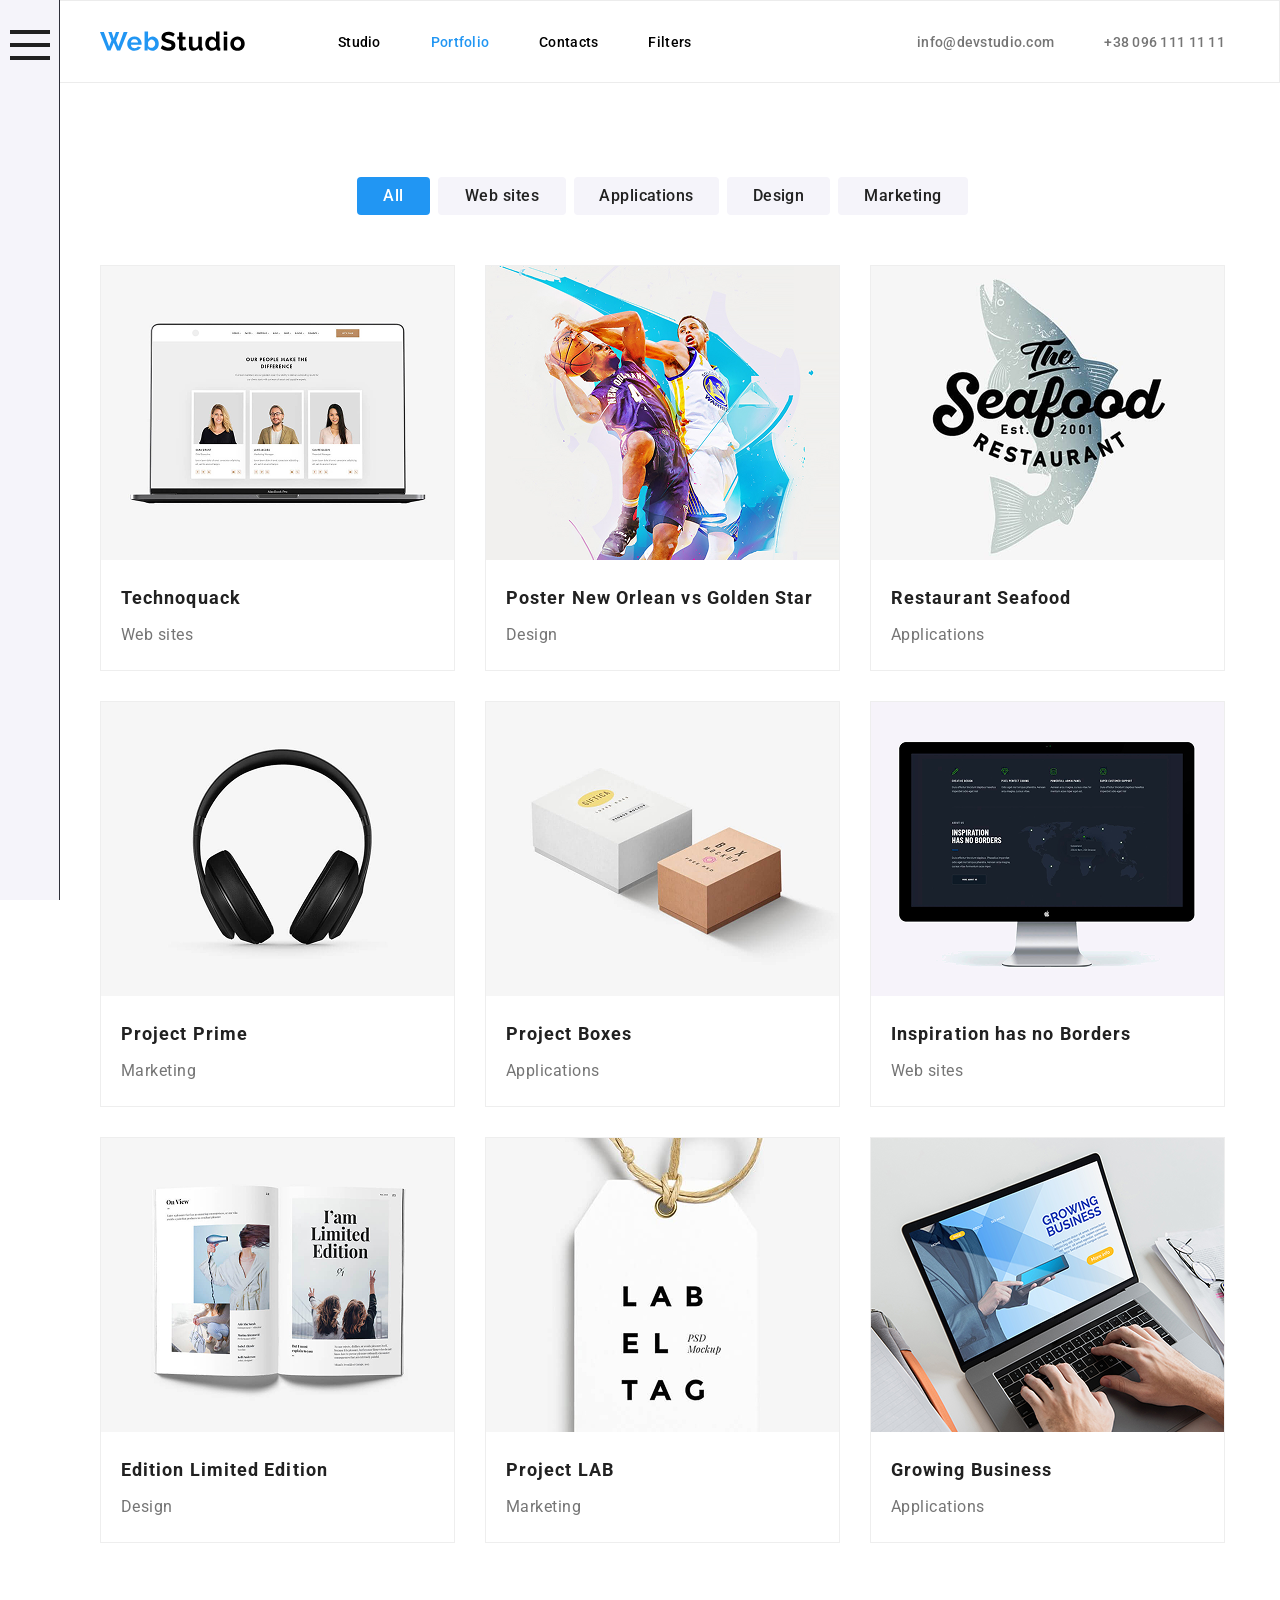
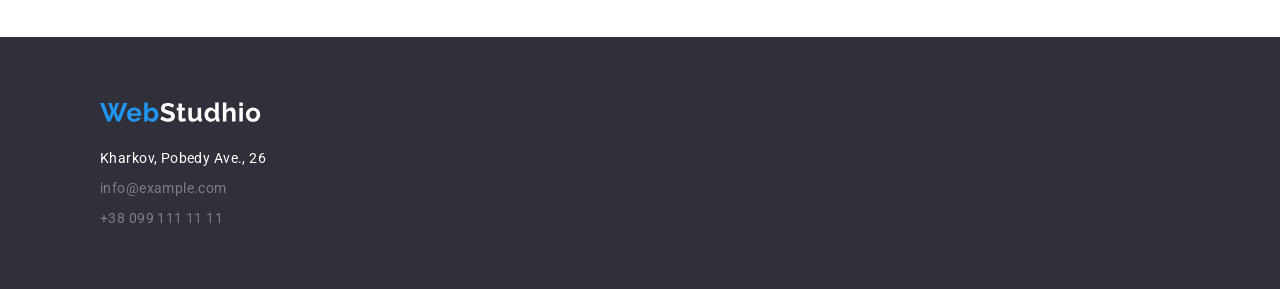
==== commit 16118dd5: "adaptive page" ====
--- a/portfolio.html
+++ b/portfolio.html
@@ -54,6 +54,9 @@
                 <li><a href="tel:380961111111" class="contact">+38 096 111 11 11</a></li>
                 </ul>
             </nav>
+            <div class="header-burger">
+                <span></span>
+            </div>
         </div>
     </div>
     </header>
@@ -91,7 +94,7 @@
         </div>
     </main>
     <footer class="footer">
-        <div class="container1">
+        <div class="container1 footer-flex-adapt">
             <a href="index.html">
                 <img class="footer-logo" src="img/WebStudhio.svg" alt="WebStudhio" width="161" height="31">
             </a>
--- a/css/style.css
+++ b/css/style.css
@@ -98,7 +98,7 @@
         text-decoration: none;
     }
     .container{
-        width: 1200px;
+        max-width: 1200px;
         margin:0 auto;
         padding: 0 15px;
     }
@@ -195,7 +195,7 @@
         /* Footer section */
     .footer{
         background-color: var(--block-color);
-        padding: 60px 0 51px;
+        padding: 60px 0;
         font-weight: 400;
         font-size: 14px;
         letter-spacing: 0.03em;
@@ -208,16 +208,17 @@
         line-height: 21px;
     }
     .footer-contact{
+        display: inline-block;
         color: #FFFFFF60;
         line-height: 21px;
     }
     .footer-list{
         margin-top: 20px;
     }
-    ul li{
+    .footer-list>li{
         margin-bottom: 9px;
     }
-    ul li:last-child{
+    .footer-list>li:last-child{
         margin: 0;
     }
         /* Hero section */
@@ -262,6 +263,7 @@
         font-size: 16px;
         border-radius: 4px;
         margin-top: 30px;
+        cursor: pointer;
     }
 
     /* Advan section */
@@ -279,7 +281,7 @@
     .advan-text::before{
         content: '';
         background: #F5F4FA 50%;
-        width: 270px;
+        max-width: 100%;
         height: 120px;
         border-radius: 4px;
         position: absolute;
@@ -342,11 +344,20 @@
         gap: 30px;
         margin: 50px 0 0;
     }
+    .act-img-container{
+        cursor: pointer;
+    }
+    .act-img-container img{
+        max-width: 100%;
+        height: auto;
+        display: block;
+    }
     /* Team section */
     .team{
         text-align: center;
         background-color: var(--person-color);
         min-height: 648px;
+        width: 100%;
         display: flex;
         flex-direction: column;
         justify-content: center;
@@ -476,6 +487,7 @@
 .portfolio-card {
 flex: 1 1 30%;
 padding: 0 15px;
+cursor: pointer;
 }
 .portfolio-card > div {
 border: #EEEEEE 1px solid;
@@ -483,7 +495,7 @@
 .image-div>img{
     object-fit: cover;
     width: 100%;
-    height: 294px;
+    max-height: 294px;
 }
 .card-title {
 padding: 20px;
@@ -707,12 +719,156 @@
     text-wrap: nowrap;
 }
 .container1{
-    width: 1200px;
+    max-width: 1200px;
     margin:0 auto;
     padding: 0 15px 0 60px;
-    transition: 1s linear;
+    transition: padding 1s linear;
 }
 .portfolio-card1{
     flex:0 0 30%;
     padding: 0 15px;
+}
+.header-burger{
+    display: none;
+} 
+
+ /* Adaptive main page */
+@media(max-width:1024px){
+    .header-nav, .header-contact{
+        display: none;
+    }
+    .header-burger{
+        display:block;
+        width: 24px;
+        height: 16px;
+        position: relative;
+        top:0px;
+        left:0px;
+        cursor: pointer;
+    }
+    .header-burger::before, .header-burger::after, .header-burger span{
+        content: "";
+        position: absolute;
+        top: 0;
+        left: 0;
+        right: 0;
+        height: 3px;
+        background: var(--title-color);
+    }
+    .header-burger span{
+        top:50%;
+        transform: translateY(-50%);
+    }
+    .header-burger::after{
+        top: auto;
+        bottom: 0;
+    }
+    .header-container{
+        display: flex;
+        justify-content: space-between;
+        align-items: center;
+    }
+    .team-container{
+        flex-wrap: wrap;
+        margin-top: 30px;
+    }
+    .person{
+        flex: 1 1 47%;
+    }
+    .person>img{
+        height: auto;
+    }
+    .customers{
+        display: none;
+    }
+    .team{
+        padding: 60px 0;
+    }
+    .activity{
+        padding-bottom: 60px;
+    }
+    .activity-container{
+        margin-top: 30px;
+    }
+    .advan{
+        padding: 60px 0;
+    }
+    .hero-container{
+        min-height: 400px;
+    }
+}
+@media(max-width:600px){
+    .header-logo img{
+        max-width: 134px;
+        max-height: 28px;
+    }
+    .header{
+        padding: 16px 0;
+    }
+    .main-title{
+        line-height: 42px;
+        font-size: 26px;
+        max-width: 360px;
+    }
+    .advan-container{
+        flex-wrap: wrap;
+    }
+    .description{
+        flex: 1 1 90%;
+    }
+    .activity{
+        display: none;
+    }
+    .person{
+        flex: 1 1 90%;
+    }
+    .team>div>h2{
+        font-size: 28px;
+        line-height: 33px;
+    }
+    .join{
+        display: none;
+    }
+    .footer-flex{
+        justify-content: center;
+        align-items: center;
+    }
+    .footer-flex-adapt{
+        text-align: center;
+    }
+}
+/* Adaptive portfolio page */
+@media(max-width:1024px){
+    .side-menu{
+        display: none;
+    }
+    .container1{
+        padding: 0 15px;
+    }
+    .image-div>div{
+        display: none;
+    }
+    .portfolio-card{
+        flex: 1 1 40%;
+    }
+    .image-div>img{
+        height: auto;
+    }
+    .card-title>.nowrap{
+        font-size: 12px;
+        letter-spacing: 0;
+    }
+}
+@media(max-width:600px){
+    .projects{
+        padding: 60px 0;
+    }
+    .nav{
+        flex-wrap: wrap;
+        justify-content: flex-start;
+        padding-bottom: 40px;
+    }
+    .portfolio-card{
+        flex: 1 1 90%;
+    }
 }
